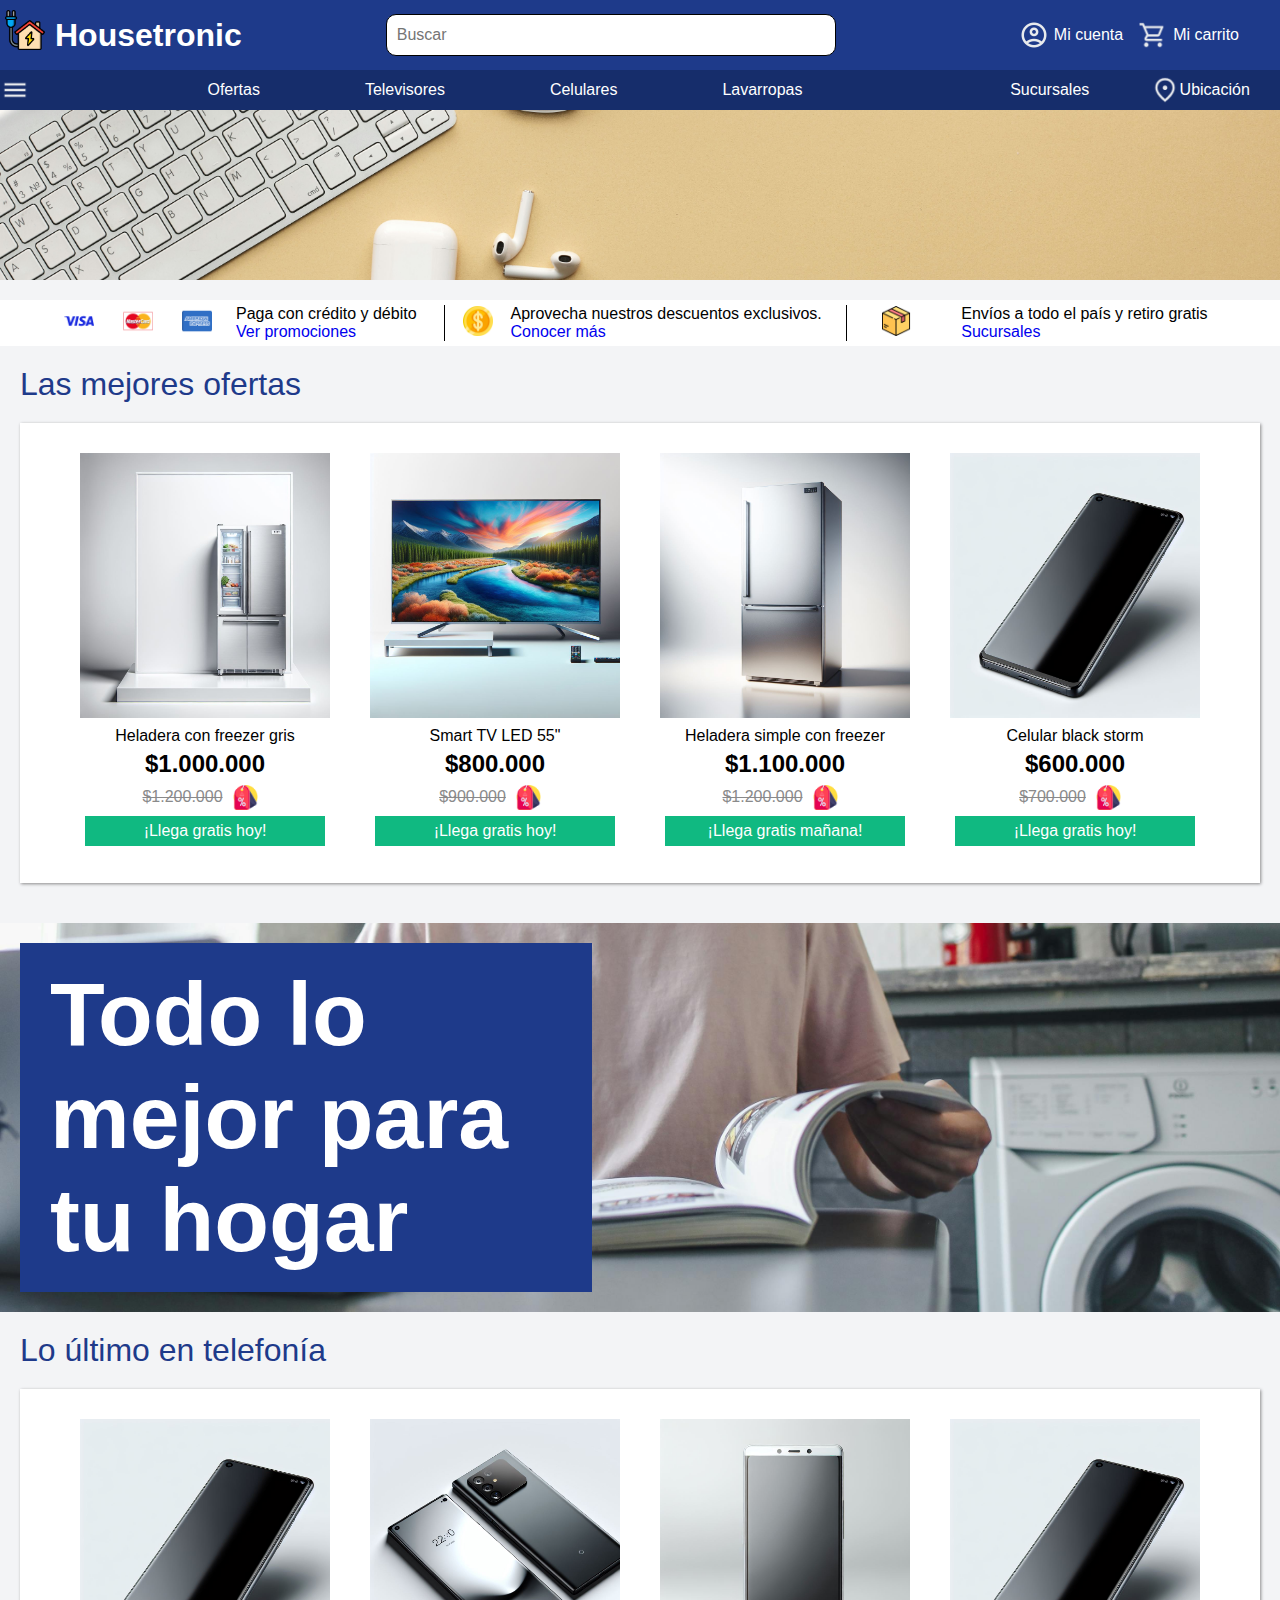
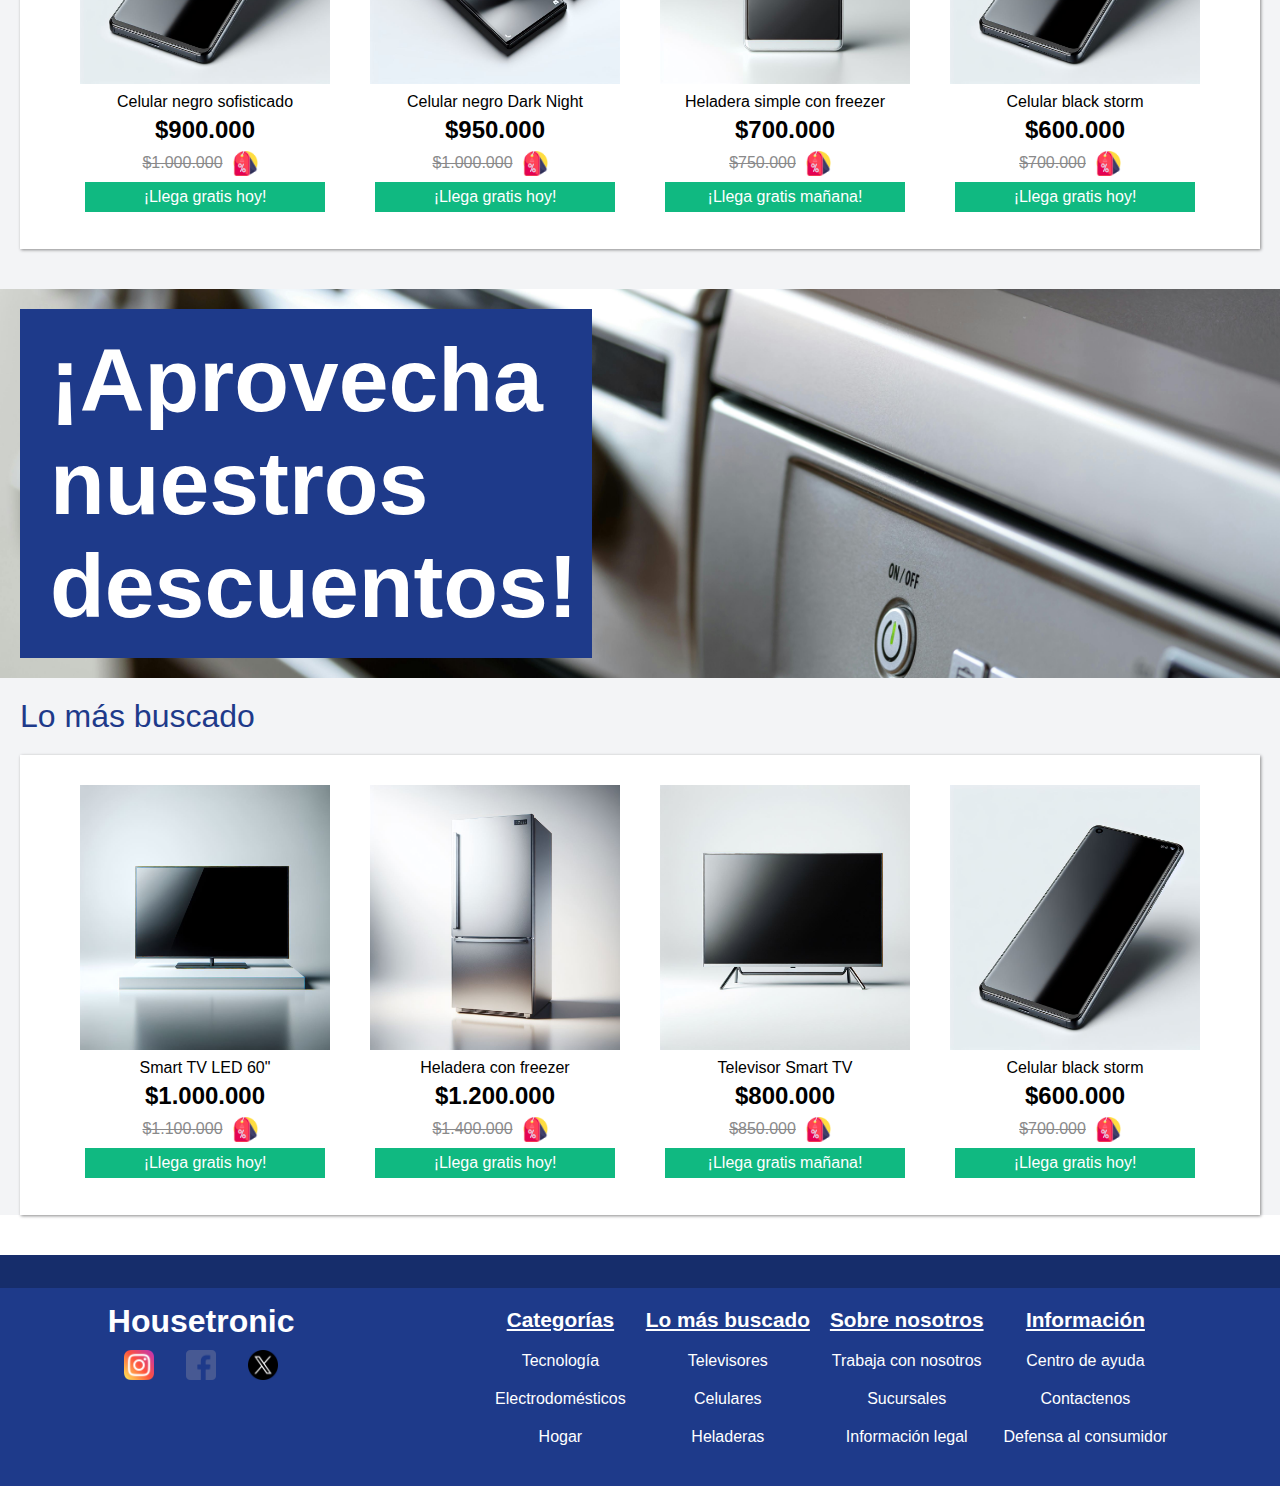
==== index.html @ ff7336cf "Repositorio listo" ====
<!DOCTYPE html>
<html lang="es">
<head>
    <meta charset="UTF-8">
    <meta name="description" content="pagina web del e-commerce 'Housetronic'">
    <meta name="keywords" content="e-commerce; electrodomesticos">
    <meta name="viewport" content="width=device-width, initial-scale=1.0">
    <link rel="icon" href="media/home.png" type="img/png" sizes="16x16">
    <link rel="stylesheet" href="styles/styles.css">
    <title>Housetronic</title>
</head>
<body>
    <header>
        <div class="header_container">
            <div class="header_container--title">
                <img src="media/housetronic-logo.png" alt="Housetronic Logo" class="logo-header">
                <h1 class="title-header">Housetronic</h1>
            </div>
            <div class="header_container--search">
                <form name="search" method="GET" action="#">
                    <p><input type="text" name="buscar" placeholder="Buscar"></p>
                </form>
            </div>
            <div class="header_container--user">
                <ul>
                    <li><a href="pages/user.html"><img src="media/profile-pic.png" alt="user-pic">Mi cuenta</a></li>
                    <li><a href="#"><img src="media/shopping-cart-icon.png" alt="logo de un carrito de compras">Mi carrito</a></li>
                </ul>
            </div>
        </div>
        <nav class="header_navbar">
            <ul class="header_navbar--menu">
                <li><img src="media/menu-icon.png" alt="logo de menú"></li>
            </ul>
            <ul class="header_navbar--items">
                <li><a href="#">Ofertas</a></li>
                <li><a href="#">Televisores</a></li>
                <li><a href="#">Celulares</a></li>
                <li><a href="#">Lavarropas</a></li>
            </ul>
            <ul class="header_navbar--misc">
                <li><a href="#">Sucursales</a></li>
                <li><img src="media/location-icon.png" alt="logo de ubicación"><a href="#">Ubicación</a></li>
            </ul>
        </nav>
    </header>
    <main>
        <article>
            <div class="divisor-banner">
            </div>
            <div class="first-banner">
                <ul>
                    <li><img src="media/visa.png" alt="logo de Visa"></li>
                    <li><img src="media/card.png" alt="logo de Mastercard"></li>
                    <li><img src="media/american-express.png" alt="logo de American Express"></li>
                    <li>Paga con crédito y débito<br><a href="#">Ver promociones</a></li>
                </ul>
                <ul class="first-banner-border">
                    <li><img src="media/dollar.png" alt="Icono de dinero"></li>
                    <li>Aprovecha nuestros descuentos exclusivos.<br><a href="#">Conocer más</a></li>
                </ul>
                <ul class="first-banner-border">
                    <li><img src="media/box.png" alt="Icono de caja cerrada"></li>
                    <li>Envíos a todo el país y retiro gratis<br><a href="#">Sucursales</a></li>
                </ul>
            </div>
            <h2 class="subtitle">Las mejores ofertas</h2>
            <div class="product_container">
                <div class="product_container--card">
                    <img src="media/productos/heladeras/heladera.jpg" alt="Heladera con freezer gris">
                    <p>Heladera con freezer gris</p>
                    <p><strong>$1.000.000</strong></p>
                    <div class="product_container--inside_container">
                        <p><del>$1.200.000</del></p>
                        <img src="media/discount.png" alt="Etiqueta con porcentaje">
                    </div>
                    <div class="delivery-card">
                        <p>¡Llega gratis hoy!</p>
                    </div>
                </div>
                <div class="product_container--card">
                    <img src="media/productos/televisores/televisor.jpeg" alt="Smart TV LED 55"">
                    <p>Smart TV LED 55"</p>
                    <p><strong>$800.000</strong></p>
                    <div class="product_container--inside_container">
                        <p><del>$900.000</del></p>
                        <img src="media/discount.png" alt="Etiqueta con porcentaje">
                    </div>
                    <div class="delivery-card">
                        <p>¡Llega gratis hoy!</p>
                    </div>
                </div>
                <div class="product_container--card">
                    <img src="media/productos/heladeras/heladera-3.jpg" alt="Heladera simple con freezer metalizada">
                    <p>Heladera simple con freezer</p>
                    <p><strong>$1.100.000</strong></p>
                    <div class="product_container--inside_container">
                        <p><del>$1.200.000</del></p>
                        <img src="media/discount.png" alt="Etiqueta con porcentaje">
                    </div>
                    <div class="delivery-card">
                        <p>¡Llega gratis mañana!</p>
                    </div>
                </div>
                <div class="product_container--card">
                    <img src="media/productos/celulares/celular.jpeg" alt="Celular black storm">
                    <p>Celular black storm</p>
                    <p><strong>$600.000</strong></p>
                    <div class="product_container--inside_container">
                        <p><del>$700.000</del></p>
                        <img src="media/discount.png" alt="Etiqueta con porcentaje">
                    </div>
                    <div class="delivery-card">
                        <p>¡Llega gratis hoy!</p>
                    </div>
                </div>
            </div>
        </article>
        <aside class="divisor">
            <div>
                <p class="divisor-text">Todo lo mejor para tu hogar</p>
            </div>                   
        </aside>
        <article>
            <h2 class="subtitle">Lo último en telefonía</h2>
            <div class="product_container">
                <div class="product_container--card">
                    <img src="media/productos/celulares/celular.jpeg" alt="Telefono celular">
                    <p>Celular negro sofisticado</p>
                    <p><strong>$900.000</strong></p>
                    <div class="product_container--inside_container">
                        <p><del>$1.000.000</del></p>
                        <img src="media/discount.png" alt="Etiqueta con porcentaje">
                    </div>
                    <div class="delivery-card">
                        <p>¡Llega gratis hoy!</p>
                    </div>
                </div>
                <div class="product_container--card">
                    <img src="media/productos/celulares/celular-2.jpeg" alt="Telefono celular negro">
                    <p>Celular negro Dark Night</p>
                    <p><strong>$950.000</strong></p>
                    <div class="product_container--inside_container">
                        <p><del>$1.000.000</del></p>
                        <img src="media/discount.png" alt="Etiqueta con porcentaje">
                    </div>
                    <div class="delivery-card">
                        <p>¡Llega gratis hoy!</p>
                    </div>
                </div>
                <div class="product_container--card">
                    <img src="media/productos/celulares/celular-3.jpeg" alt="Teléfono celular negro">
                    <p>Heladera simple con freezer</p>
                    <p><strong>$700.000</strong></p>
                    <div class="product_container--inside_container">
                        <p><del>$750.000</del></p>
                        <img src="media/discount.png" alt="Etiqueta con porcentaje">
                    </div>
                    <div class="delivery-card">
                        <p>¡Llega gratis mañana!</p>
                    </div>
                </div>
                <div class="product_container--card">
                    <img src="media/productos/celulares/celular.jpeg" alt="Celular black storm">
                    <p>Celular black storm</p>
                    <p><strong>$600.000</strong></p>
                    <div class="product_container--inside_container">
                        <p><del>$700.000</del></p>
                        <img src="media/discount.png" alt="Etiqueta con porcentaje">
                    </div>
                    <div class="delivery-card">
                        <p>¡Llega gratis hoy!</p>
                    </div>
                </div>
            </div>
        </article>
        <aside class="divisor-2">
            <div>
                <p class="divisor-text">¡Aprovecha nuestros descuentos!</p>
            </div>                   
        </aside>
        <article>
            <h2 class="subtitle">Lo más buscado</h2>
            <div class="product_container">
                <div class="product_container--card">
                    <img src="media/productos/televisores/televisor-3.jpg" alt="Televisor">
                    <p>Smart TV LED 60"</p>
                    <p><strong>$1.000.000</strong></p>
                    <div class="product_container--inside_container">
                        <p><del>$1.100.000</del></p>
                        <img src="media/discount.png" alt="Etiqueta con porcentaje">
                    </div>
                    <div class="delivery-card">
                        <p>¡Llega gratis hoy!</p>
                    </div>
                </div>
                <div class="product_container--card">
                    <img src="media/productos/heladeras/heladera-3.jpg" alt="Heladera">
                    <p>Heladera con freezer</p>
                    <p><strong>$1.200.000</strong></p>
                    <div class="product_container--inside_container">
                        <p><del>$1.400.000</del></p>
                        <img src="media/discount.png" alt="Etiqueta con porcentaje">
                    </div>
                    <div class="delivery-card">
                        <p>¡Llega gratis hoy!</p>
                    </div>
                </div>
                <div class="product_container--card">
                    <img src="media/productos/televisores/televisor-2.jpg" alt="Televisor">
                    <p>Televisor Smart TV</p>
                    <p><strong>$800.000</strong></p>
                    <div class="product_container--inside_container">
                        <p><del>$850.000</del></p>
                        <img src="media/discount.png" alt="Etiqueta con porcentaje">
                    </div>
                    <div class="delivery-card">
                        <p>¡Llega gratis mañana!</p>
                    </div>
                </div>
                <div class="product_container--card">
                    <img src="media/productos/celulares/celular.jpeg" alt="Celular black storm">
                    <p>Celular black storm</p>
                    <p><strong>$600.000</strong></p>
                    <div class="product_container--inside_container">
                        <p><del>$700.000</del></p>
                        <img src="media/discount.png" alt="Etiqueta con porcentaje">
                    </div>
                    <div class="delivery-card">
                        <p>¡Llega gratis hoy!</p>
                    </div>
                </div>
            </div>
        </article>
    </main>
    <div class="footer-upper-container">
        <!--Separador de color-->
    </div>
    <footer>
        <div class="footer-main-container">
            <div class="footer-container">
                <h2>Housetronic</h2>
            </div>
            <ul>
                <li><img src="media/instagram.png" alt="Logo Instagram"></li>
                <li><img src="media/facebook.png" alt="Logo facebook"></li>
                <li><img src="media/twitter.png" alt="Logo X"></li>
            </ul>
        </div>
        <div class="footer-container--items">
            <ul>
                <li><p>Categorías</p></li>
                <li><a href="#">Tecnología</a></li>
                <li><a href="#">Electrodomésticos</a></li>
                <li><a href="#">Hogar</a></li>
            </ul>
            <ul>
                <li><p>Lo más buscado</p></li>
                <li><a href="#">Televisores</a></li>
                <li><a href="#">Celulares</a></li>
                <li><a href="#">Heladeras</a></li>
            </ul>
            <ul>
                <li><p>Sobre nosotros</p></li>
                <li><a href="#">Trabaja con nosotros</a></li>
                <li><a href="#">Sucursales</a></li>
                <li><a href="#">Información legal</a></li>
            </ul>
            <ul>
                <li><p>Información</p></li>
                <li><a href="#">Centro de ayuda</a></li>
                <li><a href="pages/contact-form.html">Contactenos</a></li>
                <li><a href="#">Defensa al consumidor</a></li>
            </ul>
        </div>
    </footer>
</body>
</html>
---- styles/styles.css ----
/*PALETA DE COLORES:
    Azul Marino (#1E3A8A): Transmite confianza y profesionalismo.
    Gris Claro (#F3F4F6): Ideal para fondos, ya que es neutro y no distrae.
    Blanco (#FFFFFF): Para mantener un diseño limpio y moderno.
    Naranja (#F97316): Perfecto para botones de llamada a la acción, ya que es vibrante y llama la atención.
    Verde (#10B981): Para destacar ofertas especiales o productos ecológicos.
*/

* {
    margin: 0px;
    padding: 0px;
    text-decoration: none;
    list-style: none;
    font-family: Arial, Helvetica, sans-serif;
}

/* HEADER*/

.header_container{
    display: flex;
    align-items: center;
    justify-content: space-between;
    height: 70px;
    background-color: #1E3A8A;
    color: #FFFFFF;
}

.header_container a{
    color: white;
}

.header_container--title{
    display: flex;
    justify-content: left;
    align-items: center;
    width: auto;
    height: 50px;
}

.logo-header{
    position: relative;
    width: 40px;
    height: 40px;
    margin: 0px 5px;
    bottom: 5px;
    color: #FFFFFF;
}

.title-header{
    width: auto;
    font-family: Verdana, Geneva, Tahoma, sans-serif;
    font-size: 2em;
    margin: 0px 5px;
}

.header_container--search{
    display: flex;
    justify-content: center;
    align-items: center;
    width: 35%;
    height: 50px;
}

form[name="search"]{
    width: 100%;
}

.header_container--search input{
    width: 100%;
    height: 40px;
    border: 1px solid black;
    border-radius: 10px;
    text-indent: 10px;
    font-size: 1em;
}

.header_container--user{
    display: flex;
    justify-content: space-around;
    align-items: center;
    width: 24%;
    height: auto;
}

.header_container--user ul{
    display: flex;
    justify-content: space-around;
    align-items: center;
    height: auto;
}

.header_container--user ul a{
    display: flex;
    justify-content: space-around;
    align-items: center;
    margin: 0px 5px;
    font-size: 1em;
}

.header_container--user ul img{
    width: 30px;
    height: 42%;
    margin: 5px;
}

.header_navbar{
    display: flex;
    justify-content: space-between;
    align-items: center;
    height: 40px;
    background-color: #162d6b;
    color: #FFFFFF;
}

.header_navbar ul img{
    width: 30px;
    height: 30px;
}

.header_navbar--menu{
    display: flex;
    justify-content: left;
    align-items: center;
}

.header_navbar--menu li{
    display: flex;
    align-items: center;
}

.header_navbar--items{
    display: flex;
    justify-content: space-around;
    align-items: center;
    width: 700px;
    height: 30px;
}

.header_navbar--items a{
    color: #FFFFFF;
}

.header_navbar--misc{
    display: flex;
    justify-content: space-around;
    align-items: center;
    width: 300px;
}

.header_navbar--misc li{
    display: flex;
    align-items: center;
}

.header_navbar--misc a{
    color: #FFFFFF;
}

/*MAIN*/

main{
    background-color: #F3F4F6;
}

.divisor-banner{
    display: flex;
    align-items: center;
    width: 100vw;
    height: 170px;
    background-image: url("../media/banner-publicitario.jpg");
    background-size: cover;
    background-position: center;
}

.first-banner{
    display: flex;
    justify-content: center;
    align-items: center;
    height: auto;
    padding: 5px;
    margin: 20px 0px;
    background-color: #FFFFFF;
}

.first-banner ul{
    display: flex;
    justify-content: space-around;
    align-items: center;
    margin: 0px 5px;
    padding: 0px 5px;
    width: 30%;
    height: auto;
}

.first-banner-border{
    border-left: 1px solid black;
}

.first-banner img{
    width: 30px;
    height: 30px;
    margin-left: 5px;
}

.subtitle{
    margin: 20px;
    font-size: 2em;
    font-weight: 100;
    color: #1E3A8A;
}

.product_container{
    display: flex;
    flex-wrap: wrap;
    justify-content: center;
    align-items: center;
    height: auto;
    margin: 20px 20px 40px 20px;
    background-color: #FFFFFF;
    box-shadow: 1px 1px 3px #8a8a8b;
}

.product_container--card{
    width: 250px;
    height: 400px;
    margin: 30px 20px;
    text-align: center;
    overflow: hidden;
}

.product_container--card img{
    width: 265px;
    height: auto;
}

.product_container--card p{
    margin: 5px 0px;
}

.product_container--card strong{
    font-size: 1.5em;
}

.product_container--card del{
    text-decoration: line-through;
    color: #8a8a8b;
}

.product_container--inside_container {
    display: flex;
    justify-content: center;
    align-items: center;
}

.product_container--inside_container img{
    width: 25px;
    height: 25px;
    margin: 0px 10px;
}

.delivery-card{
    display: flex;
    justify-content: center;
    align-items: center;
    height: 30px;
    margin: 5px;
    text-align: center;
    color: #FFFFFF;
    background-color: #10B981;
}

.divisor{
    display: flex;
    align-items: center;
    height: auto;
    padding: 20px 10px;
    background-image: url("../media/persona-auriculares.jpg");
    background-size: cover;
    background-position: bottom;
}

.divisor-2{
    display: flex;
    align-items: center;
    height: auto;
    padding: 20px 10px;
    background-image: url("../media/divisor-background.jpg");
    background-size: cover;
}

.divisor-text{
    font-size: 7vw;
    width: 40vw;
    height: auto;
    padding: 20px 30px 20px 30px;
    margin: 0px 10px;
    font-weight: bold;
    color: #FFFFFF;
    background-color: #1E3A8A;
}

/*FOOTER*/

.footer-upper-container{
    height: 33px;
    background-color: #162d6b;
}

footer{
    display: flex;
    flex-wrap: wrap;
    justify-content: space-around;
    align-items: start;
    height: auto;
    padding: 10px 10px 30px 10px;
    background-color: #1E3A8A;
    color: #FFFFFF;
}

.footer-main-container{
    display: flex;
    flex-direction: column;
}

.footer-container{
    display: flex;
    justify-content: center;
    align-items: center;
    padding: 5px;
}

.footer-container h2{
    font-size: 2em;
}

.footer-main-container img{
    width: 30px;
    height: 30px;

}

.footer-main-container ul{
    display: flex;
    justify-content: space-around;
    align-items: center;
    padding: 5px;
}

.footer-container--items{
    display: flex;
    justify-content: center;
    align-items: start;
}

.footer-container--items ul{
    display: flex;
    flex-direction: column;
    text-align: center;
}

.footer-container--items li{
    padding: 10px;
}

.footer-container--items p{
    font-size: 1.3em;
    font-weight: bold;
    text-decoration: underline;
}

.footer-container--items a{
    color: white;
}

/*PAGINA DE CONTACTO*/

fieldset{
    border: none;
}

form[name="contact"]{
    display: flex;
    flex-direction: column;
    align-items: flex-start;
    padding: 10px;
    margin: 20px;
    background-color: #FFFFFF;
    box-shadow: 1px 1px 3px #8a8a8b;
}

form[name="contact"] label{
    margin: 0px 10px;
}

form[name="contact"] input{
    display: flex;
    justify-content: center;
    width: 350px;
    height: 30px;
    padding: 5px;
    margin: 10px 0px;
}

form[name="contact"] select, input[name="tel-number"]{
    display: flex;
    justify-content: center;
    width: 350px;
    height: 30px;
    padding: 5px;
    margin: 10px 0px;
}

form[name="contact"] textarea{
    display: flex;
    justify-content: center;
    width: 350px;
    padding: 5px;
    margin: 10px 0px;
}

form[name="contact"] input[type="submit"]{
    width: 350px;
    height: 40px;
    margin: 10px;
    padding: 5px;
    color: #FFFFFF;
    background-color: #1E3A8A;
    border: none;
}

form[name="contact"] input[type="reset"]{
    width: 350px;
    height: 40px;
    margin: 10px;
    padding: 5px;
    color: #FFFFFF;
    background-color: #1E3A8A;
    border: none;
}

.form-buttons{
    display: flex;
    flex-direction: column;
    align-items: flex-start;
    width: 360px;
}

/*USER*/

.grid-article{
    display: flex;
    justify-content: center;
    align-items: center;
}

.grid-container{
    display: grid;
    grid-template-columns: 50% 50%;
    grid-template-rows: 200px 200px;
    gap: 10px;
    width: 60%;
    padding: 10px;
    margin: 20px 0px;
}

.grid-item{
    display: flex;
    justify-content: center;
    align-items: center;
    margin: 5px;
    padding: 5px;
    border-radius: 5px;
    background-color: #FFFFFF;
}

.grid-item:hover{
    border: 1px solid #1E3A8A;
}

.grid-item img{
    width: 20%;
    height: auto;
    margin: 0px 5px;
}

.grid-item div{
    display: flex;
    flex-direction: column;
    align-items: flex-start;
    width: 50%;
    padding: 5px;
}

/*MEDIA QUERYS*/

@media (max-width: 426px){
    .header_container{
        flex-wrap: wrap;
        justify-content: center;
    }
    .logo-header{
        width: 20px;
        height: 20px;
        bottom: 3px;
        margin: 0px;
    }
    .header_container--title{
        order: 1;
        width: auto;
        height: auto;
    }
    .title-header{
        font-size: 1em;
    }
    .header_container--search{
        width: 75%;
        height: auto;
        order: 3;
    }
    .header_container--search input{
        height: 20px;
    }
    .header_container--user{
        order:2;
        width: auto;
        font-size: 0.5em;
    }
    .header_container--user ul img{
        width: 20px;
        height: 20px;
        margin: 0px 5px;
    }
    .header_navbar{
        height: auto;
    }
    .header_navbar--items{
        display: none;
    }
    .header_navbar--misc{
        display: none;
    }
    .subtitle{
        font-size: 1.5em;
    }
    .divisor-banner{
        height: 100px;
    }
    .first-banner{
        flex-wrap: wrap;
        margin: 5px 0px;
        background-color: #F3F4F6;
    }
    .first-banner ul{
        width: 95%;
        margin: 2px 0px;
        font-size: 0.5em;
        background-color: #FFFFFF;
        border: none
        
    }
    footer{
        align-items: center;
    }
    .footer-main-container{
        flex-direction: column;
    }
    .footer-container--items{
        flex-direction: column;
        align-items: center;
    }
    form[name="contact"]{
        width: 85%;
    }
    form[name="contact"] input{
        width: 80%;
    }
    form[name="contact"] select, input[name="tel-number"]{
        width: 200px;
    }
    
    form[name="contact"] textarea{
        width: 200px;
    }
    
    form[name="contact"] input[type="submit"]{
        width: 200px;
    }
    
    form[name="contact"] input[type="reset"]{
        width: 200px;
    }
    
    .form-buttons{
        width: 200px;
    }
    .grid-container{
        grid-template-columns: 200px;
        grid-template-rows: 300px 300px 300px 300px;
    }
}
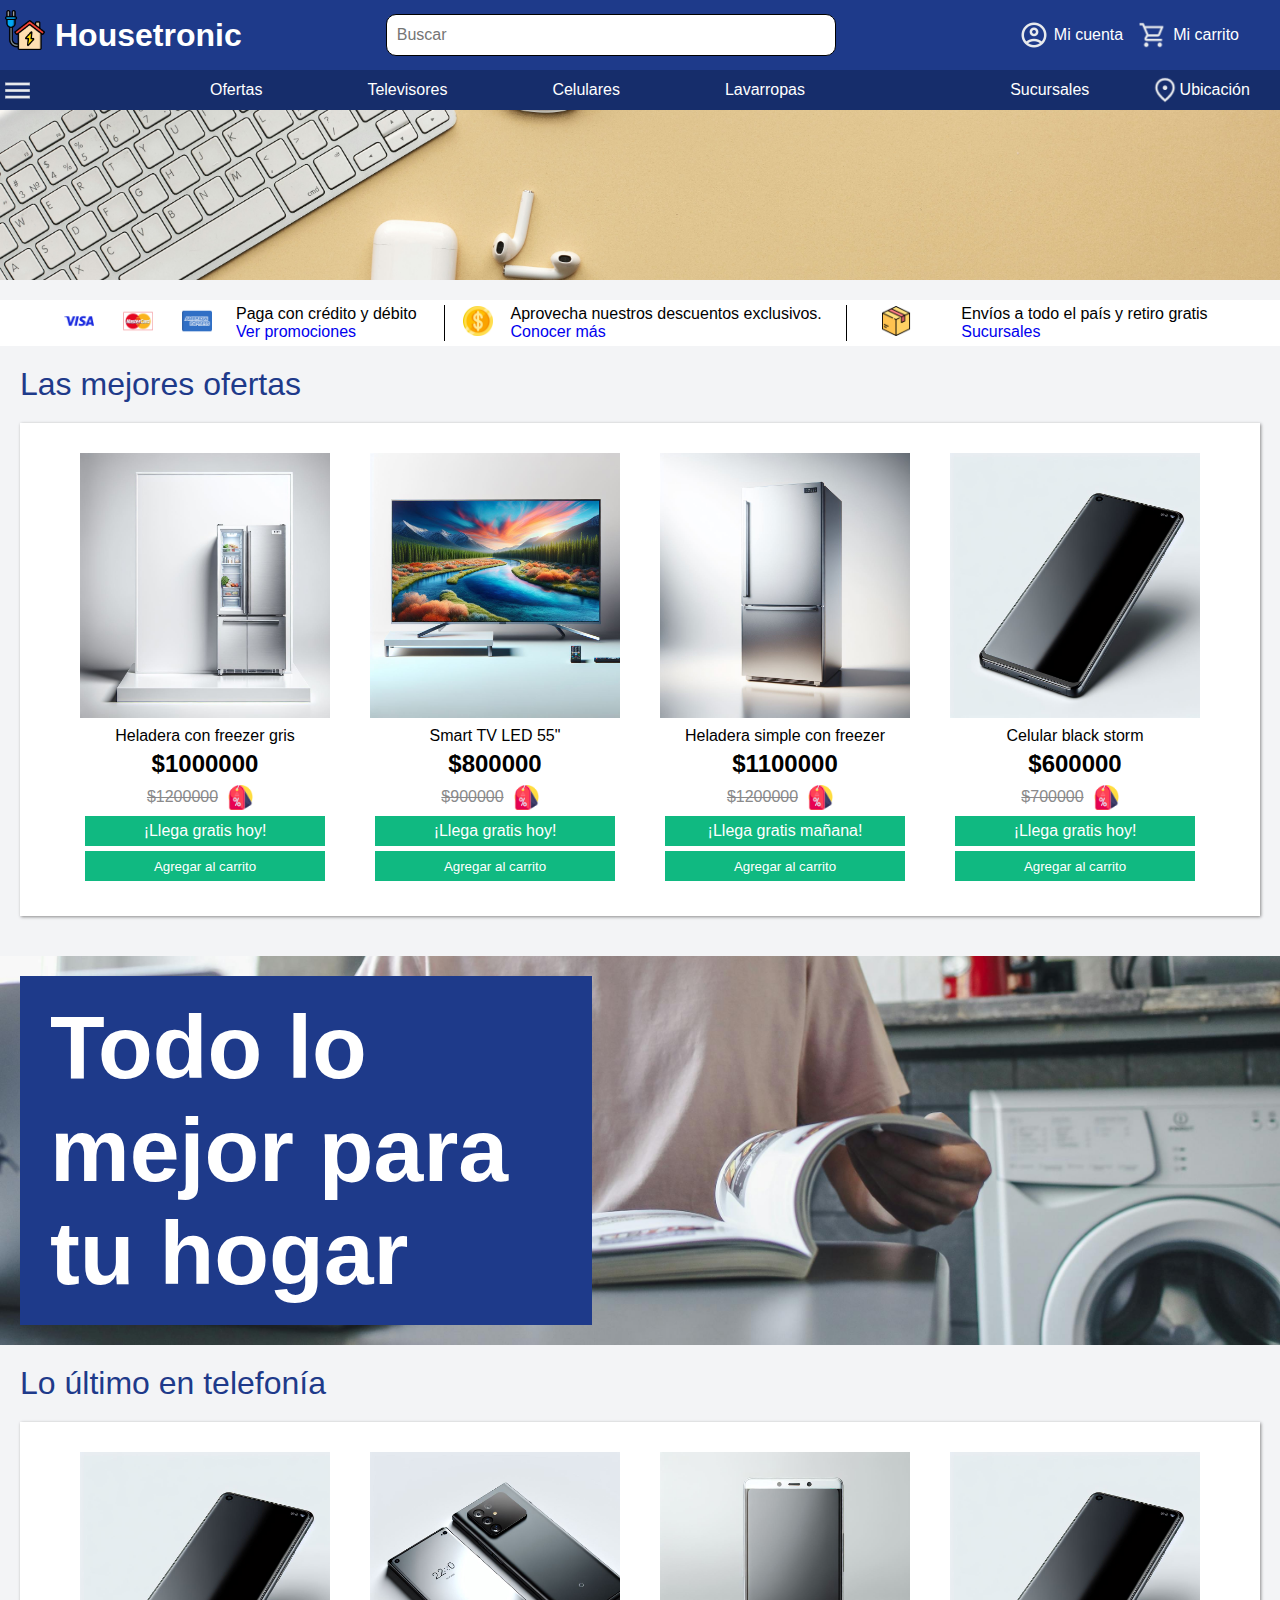
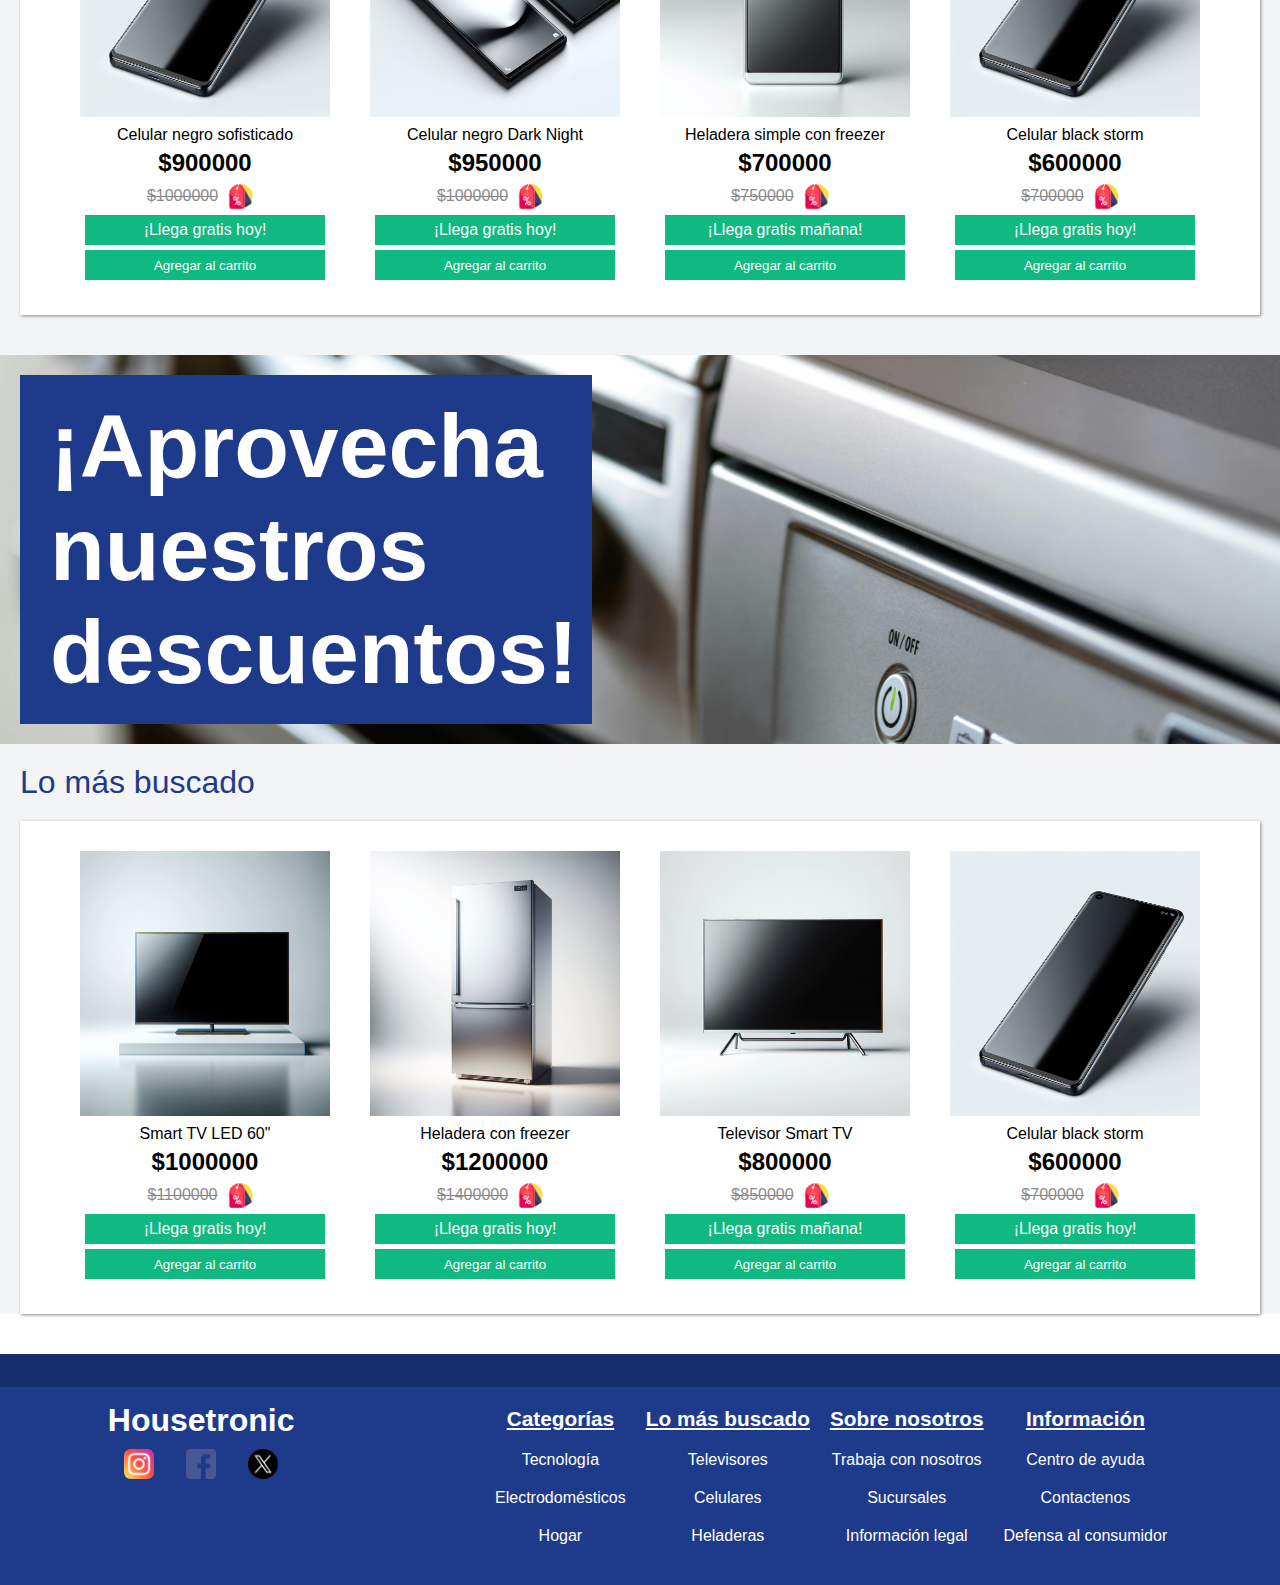
==== commit c1b30a78: "Se agregan los archivos de Js" ====
--- a/index.html
+++ b/index.html
@@ -11,227 +11,277 @@
 </head>
 <body>
     <header>
-        <div class="header_container">
-            <div class="header_container--title">
+        <div class="header-container">
+            <div class="header-container-title">
                 <img src="media/housetronic-logo.png" alt="Housetronic Logo" class="logo-header">
                 <h1 class="title-header">Housetronic</h1>
             </div>
-            <div class="header_container--search">
+            <div class="header-container-search">
                 <form name="search" method="GET" action="#">
                     <p><input type="text" name="buscar" placeholder="Buscar"></p>
                 </form>
             </div>
-            <div class="header_container--user">
+            <div class="header-container-user">
                 <ul>
                     <li><a href="pages/user.html"><img src="media/profile-pic.png" alt="user-pic">Mi cuenta</a></li>
-                    <li><a href="#"><img src="media/shopping-cart-icon.png" alt="logo de un carrito de compras">Mi carrito</a></li>
+                    <li id="carrito"><a href="pages/total-buy.html"><img src="media/shopping-cart-icon.png" alt="logo de un carrito de compras">Mi carrito</a></li>
                 </ul>
             </div>
         </div>
-        <nav class="header_navbar">
-            <ul class="header_navbar--menu">
-                <li><img src="media/menu-icon.png" alt="logo de menú"></li>
-            </ul>
-            <ul class="header_navbar--items">
+        <nav class="header-navbar">
+            <div class="header-navbar-menu" id="menu">
+                <img src="media/menu-icon.png" alt="logo de menú">
+                <div class="hidden-menu" id="hidden-menu">
+                    <ul>
+                        <li><a href="#">Ofertas</a></li>
+                        <li><a href="#">Televisores</a></li>
+                        <li><a href="#">Celulares</a></li>
+                        <li><a href="#">Lavarropas</a></li>
+                    </ul>
+                </div>
+            </div>
+            <ul class="header-navbar-items">
                 <li><a href="#">Ofertas</a></li>
                 <li><a href="#">Televisores</a></li>
                 <li><a href="#">Celulares</a></li>
                 <li><a href="#">Lavarropas</a></li>
             </ul>
-            <ul class="header_navbar--misc">
+            <ul class="header-navbar-misc">
                 <li><a href="#">Sucursales</a></li>
                 <li><img src="media/location-icon.png" alt="logo de ubicación"><a href="#">Ubicación</a></li>
             </ul>
         </nav>
     </header>
     <main>
-        <article>
-            <div class="divisor-banner">
-            </div>
-            <div class="first-banner">
-                <ul>
-                    <li><img src="media/visa.png" alt="logo de Visa"></li>
-                    <li><img src="media/card.png" alt="logo de Mastercard"></li>
-                    <li><img src="media/american-express.png" alt="logo de American Express"></li>
-                    <li>Paga con crédito y débito<br><a href="#">Ver promociones</a></li>
-                </ul>
-                <ul class="first-banner-border">
-                    <li><img src="media/dollar.png" alt="Icono de dinero"></li>
-                    <li>Aprovecha nuestros descuentos exclusivos.<br><a href="#">Conocer más</a></li>
-                </ul>
-                <ul class="first-banner-border">
-                    <li><img src="media/box.png" alt="Icono de caja cerrada"></li>
-                    <li>Envíos a todo el país y retiro gratis<br><a href="#">Sucursales</a></li>
-                </ul>
-            </div>
-            <h2 class="subtitle">Las mejores ofertas</h2>
-            <div class="product_container">
-                <div class="product_container--card">
-                    <img src="media/productos/heladeras/heladera.jpg" alt="Heladera con freezer gris">
-                    <p>Heladera con freezer gris</p>
-                    <p><strong>$1.000.000</strong></p>
-                    <div class="product_container--inside_container">
-                        <p><del>$1.200.000</del></p>
-                        <img src="media/discount.png" alt="Etiqueta con porcentaje">
-                    </div>
-                    <div class="delivery-card">
-                        <p>¡Llega gratis hoy!</p>
-                    </div>
-                </div>
-                <div class="product_container--card">
-                    <img src="media/productos/televisores/televisor.jpeg" alt="Smart TV LED 55"">
-                    <p>Smart TV LED 55"</p>
-                    <p><strong>$800.000</strong></p>
-                    <div class="product_container--inside_container">
-                        <p><del>$900.000</del></p>
-                        <img src="media/discount.png" alt="Etiqueta con porcentaje">
-                    </div>
-                    <div class="delivery-card">
-                        <p>¡Llega gratis hoy!</p>
-                    </div>
-                </div>
-                <div class="product_container--card">
-                    <img src="media/productos/heladeras/heladera-3.jpg" alt="Heladera simple con freezer metalizada">
-                    <p>Heladera simple con freezer</p>
-                    <p><strong>$1.100.000</strong></p>
-                    <div class="product_container--inside_container">
-                        <p><del>$1.200.000</del></p>
-                        <img src="media/discount.png" alt="Etiqueta con porcentaje">
-                    </div>
-                    <div class="delivery-card">
-                        <p>¡Llega gratis mañana!</p>
-                    </div>
-                </div>
-                <div class="product_container--card">
-                    <img src="media/productos/celulares/celular.jpeg" alt="Celular black storm">
-                    <p>Celular black storm</p>
-                    <p><strong>$600.000</strong></p>
-                    <div class="product_container--inside_container">
-                        <p><del>$700.000</del></p>
-                        <img src="media/discount.png" alt="Etiqueta con porcentaje">
-                    </div>
-                    <div class="delivery-card">
-                        <p>¡Llega gratis hoy!</p>
-                    </div>
-                </div>
-            </div>
-        </article>
-        <aside class="divisor">
-            <div>
-                <p class="divisor-text">Todo lo mejor para tu hogar</p>
-            </div>                   
-        </aside>
-        <article>
-            <h2 class="subtitle">Lo último en telefonía</h2>
-            <div class="product_container">
-                <div class="product_container--card">
-                    <img src="media/productos/celulares/celular.jpeg" alt="Telefono celular">
-                    <p>Celular negro sofisticado</p>
-                    <p><strong>$900.000</strong></p>
-                    <div class="product_container--inside_container">
-                        <p><del>$1.000.000</del></p>
-                        <img src="media/discount.png" alt="Etiqueta con porcentaje">
-                    </div>
-                    <div class="delivery-card">
-                        <p>¡Llega gratis hoy!</p>
-                    </div>
-                </div>
-                <div class="product_container--card">
-                    <img src="media/productos/celulares/celular-2.jpeg" alt="Telefono celular negro">
-                    <p>Celular negro Dark Night</p>
-                    <p><strong>$950.000</strong></p>
-                    <div class="product_container--inside_container">
-                        <p><del>$1.000.000</del></p>
-                        <img src="media/discount.png" alt="Etiqueta con porcentaje">
-                    </div>
-                    <div class="delivery-card">
-                        <p>¡Llega gratis hoy!</p>
-                    </div>
-                </div>
-                <div class="product_container--card">
-                    <img src="media/productos/celulares/celular-3.jpeg" alt="Teléfono celular negro">
-                    <p>Heladera simple con freezer</p>
-                    <p><strong>$700.000</strong></p>
-                    <div class="product_container--inside_container">
-                        <p><del>$750.000</del></p>
-                        <img src="media/discount.png" alt="Etiqueta con porcentaje">
-                    </div>
-                    <div class="delivery-card">
-                        <p>¡Llega gratis mañana!</p>
-                    </div>
-                </div>
-                <div class="product_container--card">
-                    <img src="media/productos/celulares/celular.jpeg" alt="Celular black storm">
-                    <p>Celular black storm</p>
-                    <p><strong>$600.000</strong></p>
-                    <div class="product_container--inside_container">
-                        <p><del>$700.000</del></p>
-                        <img src="media/discount.png" alt="Etiqueta con porcentaje">
-                    </div>
-                    <div class="delivery-card">
-                        <p>¡Llega gratis hoy!</p>
-                    </div>
-                </div>
-            </div>
-        </article>
-        <aside class="divisor-2">
-            <div>
-                <p class="divisor-text">¡Aprovecha nuestros descuentos!</p>
-            </div>                   
-        </aside>
-        <article>
-            <h2 class="subtitle">Lo más buscado</h2>
-            <div class="product_container">
-                <div class="product_container--card">
-                    <img src="media/productos/televisores/televisor-3.jpg" alt="Televisor">
-                    <p>Smart TV LED 60"</p>
-                    <p><strong>$1.000.000</strong></p>
-                    <div class="product_container--inside_container">
-                        <p><del>$1.100.000</del></p>
-                        <img src="media/discount.png" alt="Etiqueta con porcentaje">
-                    </div>
-                    <div class="delivery-card">
-                        <p>¡Llega gratis hoy!</p>
-                    </div>
-                </div>
-                <div class="product_container--card">
-                    <img src="media/productos/heladeras/heladera-3.jpg" alt="Heladera">
-                    <p>Heladera con freezer</p>
-                    <p><strong>$1.200.000</strong></p>
-                    <div class="product_container--inside_container">
-                        <p><del>$1.400.000</del></p>
-                        <img src="media/discount.png" alt="Etiqueta con porcentaje">
-                    </div>
-                    <div class="delivery-card">
-                        <p>¡Llega gratis hoy!</p>
-                    </div>
-                </div>
-                <div class="product_container--card">
-                    <img src="media/productos/televisores/televisor-2.jpg" alt="Televisor">
-                    <p>Televisor Smart TV</p>
-                    <p><strong>$800.000</strong></p>
-                    <div class="product_container--inside_container">
-                        <p><del>$850.000</del></p>
-                        <img src="media/discount.png" alt="Etiqueta con porcentaje">
-                    </div>
-                    <div class="delivery-card">
-                        <p>¡Llega gratis mañana!</p>
-                    </div>
-                </div>
-                <div class="product_container--card">
-                    <img src="media/productos/celulares/celular.jpeg" alt="Celular black storm">
-                    <p>Celular black storm</p>
-                    <p><strong>$600.000</strong></p>
-                    <div class="product_container--inside_container">
-                        <p><del>$700.000</del></p>
-                        <img src="media/discount.png" alt="Etiqueta con porcentaje">
-                    </div>
-                    <div class="delivery-card">
-                        <p>¡Llega gratis hoy!</p>
-                    </div>
-                </div>
-            </div>
-        </article>
+        <section>
+            <article>
+                <div class="divisor-banner">
+                </div>
+                <div class="first-banner">
+                    <ul>
+                        <li><img src="media/visa.png" alt="logo de Visa"></li>
+                        <li><img src="media/card.png" alt="logo de Mastercard"></li>
+                        <li><img src="media/american-express.png" alt="logo de American Express"></li>
+                        <li>Paga con crédito y débito<br><a href="#">Ver promociones</a></li>
+                    </ul>
+                    <ul class="first-banner-border">
+                        <li><img src="media/dollar.png" alt="Icono de dinero"></li>
+                        <li>Aprovecha nuestros descuentos exclusivos.<br><a href="#">Conocer más</a></li>
+                    </ul>
+                    <ul class="first-banner-border">
+                        <li><img src="media/box.png" alt="Icono de caja cerrada"></li>
+                        <li>Envíos a todo el país y retiro gratis<br><a href="#">Sucursales</a></li>
+                    </ul>
+                </div>
+                <h2 class="subtitle">Las mejores ofertas</h2>
+                <div class="product-container">
+                    <div class="product-container-card">
+                        <img src="media/productos/heladeras/heladera.jpg" alt="Heladera con freezer gris">
+                        <p name="nombreProducto">Heladera con freezer gris</p>
+                        <p name="precioProducto"><strong>$1000000</strong></p>
+                        <div class="product-container-inside-container">
+                            <p><del>$1200000</del></p>
+                            <img src="media/discount.png" alt="Etiqueta con porcentaje">
+                        </div>
+                        <div class="delivery-card">
+                            <p>¡Llega gratis hoy!</p>
+                        </div>
+                        <div class="delivery-card">
+                            <button name="agregarCarrito">Agregar al carrito</button>
+                        </div>
+                    </div>
+                    <div class="product-container-card">
+                        <img src="media/productos/televisores/televisor.jpeg" alt="Smart TV LED 55"">
+                        <p name="nombreProducto">Smart TV LED 55"</p>
+                        <p name="precioProducto"><strong>$800000</strong></p>
+                        <div class="product-container-inside-container">
+                            <p><del>$900000</del></p>
+                            <img src="media/discount.png" alt="Etiqueta con porcentaje">
+                        </div>
+                        <div class="delivery-card">
+                            <p>¡Llega gratis hoy!</p>
+                        </div>
+                        <div class="delivery-card">
+                            <button name="agregarCarrito">Agregar al carrito</button>
+                        </div>
+                    </div>
+                    <div class="product-container-card">
+                        <img src="media/productos/heladeras/heladera-3.jpg" alt="Heladera simple con freezer metalizada">
+                        <p name="nombreProducto">Heladera simple con freezer</p>
+                        <p name="precioProducto"><strong>$1100000</strong></p>
+                        <div class="product-container-inside-container">
+                            <p><del>$1200000</del></p>
+                            <img src="media/discount.png" alt="Etiqueta con porcentaje">
+                        </div>
+                        <div class="delivery-card">
+                            <p>¡Llega gratis mañana!</p>
+                        </div>
+                        <div class="delivery-card">
+                            <button name="agregarCarrito">Agregar al carrito</button>
+                        </div>
+                    </div>
+                    <div class="product-container-card">
+                        <img src="media/productos/celulares/celular.jpeg" alt="Celular black storm">
+                        <p name="nombreProducto">Celular black storm</p>
+                        <p name="precioProducto"><strong>$600000</strong></p>
+                        <div class="product-container-inside-container">
+                            <p><del>$700000</del></p>
+                            <img src="media/discount.png" alt="Etiqueta con porcentaje">
+                        </div>
+                        <div class="delivery-card">
+                            <p>¡Llega gratis hoy!</p>
+                        </div>
+                        <div class="delivery-card">
+                            <button name="agregarCarrito">Agregar al carrito</button>
+                        </div>
+                    </div>
+                </div>
+            </article>
+            <aside class="divisor">
+                <div>
+                    <p class="divisor-text">Todo lo mejor para tu hogar</p>
+                </div>                   
+            </aside>
+        </section>
+        <section>
+            <article>
+                <h2 class="subtitle">Lo último en telefonía</h2>
+                <div class="product-container">
+                    <div class="product-container-card">
+                        <img src="media/productos/celulares/celular.jpeg" alt="Telefono celular">
+                        <p name="nombreProducto">Celular negro sofisticado</p>
+                        <p name="precioProducto"><strong>$900000</strong></p>
+                        <div class="product-container-inside-container">
+                            <p><del>$1000000</del></p>
+                            <img src="media/discount.png" alt="Etiqueta con porcentaje">
+                        </div>
+                        <div class="delivery-card">
+                            <p>¡Llega gratis hoy!</p>
+                        </div>
+                        <div class="delivery-card">
+                            <button name="agregarCarrito">Agregar al carrito</button>
+                        </div>
+                    </div>
+                    <div class="product-container-card">
+                        <img src="media/productos/celulares/celular-2.jpeg" alt="Telefono celular negro">
+                        <p name="nombreProducto">Celular negro Dark Night</p>
+                        <p name="precioProducto"><strong>$950000</strong></p>
+                        <div class="product-container-inside-container">
+                            <p><del>$1000000</del></p>
+                            <img src="media/discount.png" alt="Etiqueta con porcentaje">
+                        </div>
+                        <div class="delivery-card">
+                            <p>¡Llega gratis hoy!</p>
+                        </div>
+                        <div class="delivery-card">
+                            <button name="agregarCarrito">Agregar al carrito</button>
+                        </div>
+                    </div>
+                    <div class="product-container-card">
+                        <img src="media/productos/celulares/celular-3.jpeg" alt="Teléfono celular negro">
+                        <p name="nombreProducto">Heladera simple con freezer</p>
+                        <p name="precioProducto"><strong>$700000</strong></p>
+                        <div class="product-container-inside-container">
+                            <p><del>$750000</del></p>
+                            <img src="media/discount.png" alt="Etiqueta con porcentaje">
+                        </div>
+                        <div class="delivery-card">
+                            <p>¡Llega gratis mañana!</p>
+                        </div>
+                        <div class="delivery-card">
+                            <button name="agregarCarrito">Agregar al carrito</button>
+                        </div>
+                    </div>
+                    <div class="product-container-card">
+                        <img src="media/productos/celulares/celular.jpeg" alt="Celular black storm">
+                        <p name="nombreProducto">Celular black storm</p>
+                        <p name="precioProducto"><strong>$600000</strong></p>
+                        <div class="product-container-inside-container">
+                            <p><del>$700000</del></p>
+                            <img src="media/discount.png" alt="Etiqueta con porcentaje">
+                        </div>
+                        <div class="delivery-card">
+                            <p>¡Llega gratis hoy!</p>
+                        </div>
+                        <div class="delivery-card">
+                            <button name="agregarCarrito">Agregar al carrito</button>
+                        </div>
+                    </div>
+                </div>
+            </article>
+            <aside class="divisor-2">
+                <div>
+                    <p class="divisor-text">¡Aprovecha nuestros descuentos!</p>
+                </div>                   
+            </aside>
+        </section>
+        <section>
+            <article>
+                <h2 class="subtitle">Lo más buscado</h2>
+                <div class="product-container">
+                    <div class="product-container-card">
+                        <img src="media/productos/televisores/televisor-3.jpg" alt="Televisor">
+                        <p name="nombreProducto">Smart TV LED 60"</p>
+                        <p name="precioProducto"><strong>$1000000</strong></p>
+                        <div class="product-container-inside-container">
+                            <p><del>$1100000</del></p>
+                            <img src="media/discount.png" alt="Etiqueta con porcentaje">
+                        </div>
+                        <div class="delivery-card">
+                            <p>¡Llega gratis hoy!</p>
+                        </div>
+                        <div class="delivery-card">
+                            <button name="agregarCarrito">Agregar al carrito</button>
+                        </div>
+                    </div>
+                    <div class="product-container-card">
+                        <img src="media/productos/heladeras/heladera-3.jpg" alt="Heladera">
+                        <p name="nombreProducto">Heladera con freezer</p>
+                        <p name="precioProducto"><strong>$1200000</strong></p>
+                        <div class="product-container-inside-container">
+                            <p><del>$1400000</del></p>
+                            <img src="media/discount.png" alt="Etiqueta con porcentaje">
+                        </div>
+                        <div class="delivery-card">
+                            <p>¡Llega gratis hoy!</p>
+                        </div>
+                        <div class="delivery-card">
+                            <button name="agregarCarrito">Agregar al carrito</button>
+                        </div>
+                    </div>
+                    <div class="product-container-card">
+                        <img src="media/productos/televisores/televisor-2.jpg" alt="Televisor">
+                        <p name="nombreProducto">Televisor Smart TV</p>
+                        <p name="precioProducto"><strong>$800000</strong></p>
+                        <div class="product-container-inside-container">
+                            <p><del>$850000</del></p>
+                            <img src="media/discount.png" alt="Etiqueta con porcentaje">
+                        </div>
+                        <div class="delivery-card">
+                            <p>¡Llega gratis mañana!</p>
+                        </div>
+                        <div class="delivery-card">
+                            <button name="agregarCarrito">Agregar al carrito</button>
+                        </div>
+                    </div>
+                    <div class="product-container-card">
+                        <img src="media/productos/celulares/celular.jpeg" alt="Celular black storm">
+                        <p name="nombreProducto">Celular black storm</p>
+                        <p name="precioProducto"><strong>$600000</strong></p>
+                        <div class="product-container-inside-container">
+                            <p><del>$700000</del></p>
+                            <img src="media/discount.png" alt="Etiqueta con porcentaje">
+                        </div>
+                        <div class="delivery-card">
+                            <p>¡Llega gratis hoy!</p>
+                        </div>
+                        <div class="delivery-card">
+                            <button name="agregarCarrito">Agregar al carrito</button>
+                        </div>
+                    </div>
+                </div>
+            </article>
+        </section>
     </main>
     <div class="footer-upper-container">
         <!--Separador de color-->
@@ -247,7 +297,7 @@
                 <li><img src="media/twitter.png" alt="Logo X"></li>
             </ul>
         </div>
-        <div class="footer-container--items">
+        <div class="footer-container-items">
             <ul>
                 <li><p>Categorías</p></li>
                 <li><a href="#">Tecnología</a></li>
@@ -274,5 +324,6 @@
             </ul>
         </div>
     </footer>
+    <script src="js/scripts.js"></script>
 </body>
 </html>--- a/styles/styles.css
+++ b/styles/styles.css
@@ -1,35 +1,34 @@
-/*PALETA DE COLORES:
-    Azul Marino (#1E3A8A): Transmite confianza y profesionalismo.
-    Gris Claro (#F3F4F6): Ideal para fondos, ya que es neutro y no distrae.
-    Blanco (#FFFFFF): Para mantener un diseño limpio y moderno.
+/*  PALETA DE COLORES:
+    Azul Marino (rgba(30, 58, 138, 1)): Transmite confianza y profesionalismo.
+    Gris Claro (rgba(243, 244, 246, 1)): Ideal para fondos, ya que es neutro y no distrae.
+    Blanco (rgba(255, 255, 255, 1)): Para mantener un diseño limpio y moderno.
     Naranja (#F97316): Perfecto para botones de llamada a la acción, ya que es vibrante y llama la atención.
-    Verde (#10B981): Para destacar ofertas especiales o productos ecológicos.
-*/
-
-* {
-    margin: 0px;
-    padding: 0px;
+    Verde (rgba(16, 185, 129, 1)): Para destacar ofertas especiales o productos ecológicos. */
+
+*{
+    margin: 0;
+    padding: 0;
     text-decoration: none;
     list-style: none;
     font-family: Arial, Helvetica, sans-serif;
 }
 
-/* HEADER*/
-
-.header_container{
+/* HEADER */
+
+.header-container{
     display: flex;
     align-items: center;
     justify-content: space-between;
     height: 70px;
-    background-color: #1E3A8A;
-    color: #FFFFFF;
-}
-
-.header_container a{
-    color: white;
-}
-
-.header_container--title{
+    background-color: rgba(30, 58, 138, 100%);
+    color: rgba(255, 255, 255, 100%);
+}
+
+.header-container a{
+    color: rgba(255, 255, 255, 100%);
+}
+
+.header-container-title{
     display: flex;
     justify-content: left;
     align-items: center;
@@ -41,19 +40,19 @@
     position: relative;
     width: 40px;
     height: 40px;
-    margin: 0px 5px;
+    margin: 0 5px;
     bottom: 5px;
-    color: #FFFFFF;
+    color: rgba(255, 255, 255, 100%);
 }
 
 .title-header{
     width: auto;
     font-family: Verdana, Geneva, Tahoma, sans-serif;
     font-size: 2em;
-    margin: 0px 5px;
-}
-
-.header_container--search{
+    margin: 0 5px;
+}
+
+.header-container-search{
     display: flex;
     justify-content: center;
     align-items: center;
@@ -65,7 +64,7 @@
     width: 100%;
 }
 
-.header_container--search input{
+.header-container-search input{
     width: 100%;
     height: 40px;
     border: 1px solid black;
@@ -74,7 +73,7 @@
     font-size: 1em;
 }
 
-.header_container--user{
+.header-container-user{
     display: flex;
     justify-content: space-around;
     align-items: center;
@@ -82,53 +81,100 @@
     height: auto;
 }
 
-.header_container--user ul{
-    display: flex;
-    justify-content: space-around;
-    align-items: center;
-    height: auto;
-}
-
-.header_container--user ul a{
-    display: flex;
-    justify-content: space-around;
-    align-items: center;
-    margin: 0px 5px;
+.header-container-user ul{
+    display: flex;
+    justify-content: space-around;
+    align-items: center;
+    height: auto;
+}
+
+.header-container-user ul a{
+    display: flex;
+    justify-content: space-around;
+    align-items: center;
+    margin: 0 5px;
     font-size: 1em;
 }
 
-.header_container--user ul img{
+.header-container-user ul img{
     width: 30px;
     height: 42%;
     margin: 5px;
 }
 
-.header_navbar{
+.header-navbar{
     display: flex;
     justify-content: space-between;
     align-items: center;
     height: 40px;
-    background-color: #162d6b;
-    color: #FFFFFF;
-}
-
-.header_navbar ul img{
+    background-color: rgba(22, 45, 107, 100%);
+    color: rgba(255, 255, 255, 100%);
+}
+
+.header-navbar ul img{
     width: 30px;
     height: 30px;
 }
 
-.header_navbar--menu{
+.header-navbar-menu{
     display: flex;
     justify-content: left;
     align-items: center;
-}
-
-.header_navbar--menu li{
-    display: flex;
-    align-items: center;
-}
-
-.header_navbar--items{
+    height: 30px;
+    width: 35px;
+}
+
+.header-navbar-menu:hover{
+    cursor: pointer;
+}
+
+.header-navbar-menu img{
+    width: 35px;
+    height: 35px;
+}
+
+.header-navbar-menu li{
+    display: flex;
+    align-items: center;
+}
+
+.hidden-menu{
+    display: none;
+    position: relative;
+    z-index: 1000;
+    top: 80px;
+    right: 35px;
+    height: 120px;
+    box-shadow: 1px 1px 3px 1px rgba(30, 58, 138, 100%);
+}
+
+.hidden-menu-view{
+    display: block;
+}
+
+.hidden-menu ul{
+    display: flex;
+    flex-direction: column;
+    justify-content: space-around;
+    height: 118px;
+    width: 130px;
+    padding: 2px 0px;
+    background-color: rgba(30, 58, 138, 100%);
+}
+
+.hidden-menu ul li{
+    padding: 5px;
+}
+
+.hidden-menu ul li a{
+    color: rgba(255, 255, 255, 100%);
+}
+
+.hidden-menu ul li a:hover{
+    border-bottom: 2px solid white;
+}
+
+.header-navbar-items{
     display: flex;
     justify-content: space-around;
     align-items: center;
@@ -136,30 +182,34 @@
     height: 30px;
 }
 
-.header_navbar--items a{
-    color: #FFFFFF;
-}
-
-.header_navbar--misc{
+.header-navbar-items a{
+    color: rgba(255, 255, 255, 100%);
+}
+
+.header-navbar-items a:hover{
+    border-bottom: 2px solid white;
+}
+
+.header-navbar-misc{
     display: flex;
     justify-content: space-around;
     align-items: center;
     width: 300px;
 }
 
-.header_navbar--misc li{
-    display: flex;
-    align-items: center;
-}
-
-.header_navbar--misc a{
-    color: #FFFFFF;
-}
-
-/*MAIN*/
+.header-navbar-misc li{
+    display: flex;
+    align-items: center;
+}
+
+.header-navbar-misc a{
+    color: rgba(255, 255, 255, 100%);
+}
+
+/* MAIN */
 
 main{
-    background-color: #F3F4F6;
+    background-color: rgba(243, 244, 246, 100%);
 }
 
 .divisor-banner{
@@ -178,16 +228,16 @@
     align-items: center;
     height: auto;
     padding: 5px;
-    margin: 20px 0px;
-    background-color: #FFFFFF;
+    margin: 20px 0;
+    background-color: rgba(255, 255, 255, 100%);
 }
 
 .first-banner ul{
     display: flex;
     justify-content: space-around;
     align-items: center;
-    margin: 0px 5px;
-    padding: 0px 5px;
+    margin: 0 5px;
+    padding: 0 5px;
     width: 30%;
     height: auto;
 }
@@ -206,56 +256,55 @@
     margin: 20px;
     font-size: 2em;
     font-weight: 100;
-    color: #1E3A8A;
-}
-
-.product_container{
+    color: rgba(30, 58, 138, 100%);
+}
+
+.product-container{
     display: flex;
     flex-wrap: wrap;
     justify-content: center;
     align-items: center;
     height: auto;
-    margin: 20px 20px 40px 20px;
-    background-color: #FFFFFF;
-    box-shadow: 1px 1px 3px #8a8a8b;
-}
-
-.product_container--card{
+    margin: 20px 20px 40px;
+    background-color: rgba(255, 255, 255, 100%);
+    box-shadow: 1px 1px 3px rgba(138, 138, 139, 100%);
+}
+
+.product-container-card{
     width: 250px;
-    height: 400px;
     margin: 30px 20px;
     text-align: center;
     overflow: hidden;
 }
 
-.product_container--card img{
+.product-container-card img{
     width: 265px;
     height: auto;
 }
 
-.product_container--card p{
-    margin: 5px 0px;
-}
-
-.product_container--card strong{
+.product-container-card p{
+    margin: 5px 0;
+}
+
+.product-container-card strong{
     font-size: 1.5em;
 }
 
-.product_container--card del{
+.product-container-card del{
     text-decoration: line-through;
-    color: #8a8a8b;
-}
-
-.product_container--inside_container {
-    display: flex;
-    justify-content: center;
-    align-items: center;
-}
-
-.product_container--inside_container img{
+    color: rgba(138, 138, 139, 100%);
+}
+
+.product-container-inside-container {
+    display: flex;
+    justify-content: center;
+    align-items: center;
+}
+
+.product-container-inside-container img{
     width: 25px;
     height: 25px;
-    margin: 0px 10px;
+    margin: 0 10px;
 }
 
 .delivery-card{
@@ -265,8 +314,20 @@
     height: 30px;
     margin: 5px;
     text-align: center;
-    color: #FFFFFF;
-    background-color: #10B981;
+    color: rgba(255, 255, 255, 100%);
+    background-color: rgba(16, 185, 129, 100%);
+}
+
+.delivery-card button{
+    padding: 5px;
+    color: rgba(255, 255, 255, 100%);
+    background-color: rgba(16, 185, 129, 100%);
+    border: none;
+}
+
+.delivery-card button:hover{
+    cursor: pointer;
+    background-color: rgb(14, 163, 113);
 }
 
 .divisor{
@@ -292,18 +353,18 @@
     font-size: 7vw;
     width: 40vw;
     height: auto;
-    padding: 20px 30px 20px 30px;
-    margin: 0px 10px;
+    padding: 20px 30px;
+    margin: 0 10px;
     font-weight: bold;
-    color: #FFFFFF;
-    background-color: #1E3A8A;
-}
-
-/*FOOTER*/
+    color: rgba(255, 255, 255, 100%);
+    background-color: rgba(30, 58, 138, 100%);
+}
+
+/* FOOTER */
 
 .footer-upper-container{
     height: 33px;
-    background-color: #162d6b;
+    background-color: rgba(22, 45, 107, 100%);
 }
 
 footer{
@@ -312,9 +373,9 @@
     justify-content: space-around;
     align-items: start;
     height: auto;
-    padding: 10px 10px 30px 10px;
-    background-color: #1E3A8A;
-    color: #FFFFFF;
+    padding: 10px 10px 30px;
+    background-color: rgba(30, 58, 138, 100%);
+    color: rgba(255, 255, 255, 100%);
 }
 
 .footer-main-container{
@@ -346,33 +407,37 @@
     padding: 5px;
 }
 
-.footer-container--items{
+.footer-container-items{
     display: flex;
     justify-content: center;
     align-items: start;
 }
 
-.footer-container--items ul{
+.footer-container-items ul{
     display: flex;
     flex-direction: column;
     text-align: center;
 }
 
-.footer-container--items li{
+.footer-container-items li{
     padding: 10px;
 }
 
-.footer-container--items p{
+.footer-container-items p{
     font-size: 1.3em;
     font-weight: bold;
     text-decoration: underline;
 }
 
-.footer-container--items a{
-    color: white;
-}
-
-/*PAGINA DE CONTACTO*/
+.footer-container-items a{
+    color: rgba(255, 255, 255, 100%);
+}
+
+.footer-container-items a:hover{
+    border-bottom: 2px solid white;
+}
+
+/* PAGINA DE CONTACTO */
 
 fieldset{
     border: none;
@@ -384,12 +449,12 @@
     align-items: flex-start;
     padding: 10px;
     margin: 20px;
-    background-color: #FFFFFF;
-    box-shadow: 1px 1px 3px #8a8a8b;
+    background-color: rgba(255, 255, 255, 100%);
+    box-shadow: 1px 1px 3px rgba(138, 138, 139, 100%);
 }
 
 form[name="contact"] label{
-    margin: 0px 10px;
+    margin: 0 10px;
 }
 
 form[name="contact"] input{
@@ -398,7 +463,7 @@
     width: 350px;
     height: 30px;
     padding: 5px;
-    margin: 10px 0px;
+    margin: 10px 0;
 }
 
 form[name="contact"] select, input[name="tel-number"]{
@@ -407,7 +472,7 @@
     width: 350px;
     height: 30px;
     padding: 5px;
-    margin: 10px 0px;
+    margin: 10px 0;
 }
 
 form[name="contact"] textarea{
@@ -415,7 +480,7 @@
     justify-content: center;
     width: 350px;
     padding: 5px;
-    margin: 10px 0px;
+    margin: 10px 0;
 }
 
 form[name="contact"] input[type="submit"]{
@@ -423,8 +488,8 @@
     height: 40px;
     margin: 10px;
     padding: 5px;
-    color: #FFFFFF;
-    background-color: #1E3A8A;
+    color: rgba(255, 255, 255, 100%);
+    background-color: rgba(30, 58, 138, 100%);
     border: none;
 }
 
@@ -433,8 +498,8 @@
     height: 40px;
     margin: 10px;
     padding: 5px;
-    color: #FFFFFF;
-    background-color: #1E3A8A;
+    color: rgba(255, 255, 255, 100%);
+    background-color: rgba(30, 58, 138, 100%);
     border: none;
 }
 
@@ -445,7 +510,7 @@
     width: 360px;
 }
 
-/*USER*/
+/* USER */
 
 .grid-article{
     display: flex;
@@ -470,17 +535,17 @@
     margin: 5px;
     padding: 5px;
     border-radius: 5px;
-    background-color: #FFFFFF;
+    background-color: rgba(255, 255, 255, 100%);
 }
 
 .grid-item:hover{
-    border: 1px solid #1E3A8A;
+    border: 1px solid rgba(30, 58, 138, 100%);
 }
 
 .grid-item img{
     width: 20%;
     height: auto;
-    margin: 0px 5px;
+    margin: 0 5px;
 }
 
 .grid-item div{
@@ -491,110 +556,198 @@
     padding: 5px;
 }
 
-/*MEDIA QUERYS*/
+/* RESUMEN DE COMPRAS */
+
+.tabla-compra{
+    width: 500px;
+    height: auto;
+    margin: 10px 5px;
+    background-color: rgba(30, 58, 138, 100%);
+    color: rgba(255, 255, 255, 100%);
+}
+
+.tabla-compra td{
+    text-align: center;
+    color: black;
+    background-color: rgba(243, 244, 246, 100%);
+    border: 1px solid black;
+}
+
+.table-container{
+    display: flex;
+    flex-direction: column;
+    align-items: flex-start;
+    height: auto;
+    margin: 20px 20px 40px;
+    padding: 10px;
+    background-color: rgba(255, 255, 255, 100%);
+    box-shadow: 1px 1px 3px rgba(138, 138, 139, 100%);
+}
+
+.btns{
+    width: 100px;
+    height: 30px;
+    margin: 10px;
+    padding: 5px;
+    color: rgba(255, 255, 255, 100%);
+    background-color: rgba(30, 58, 138, 100%);
+    border: none;
+}
+
+.btns:hover{
+    cursor: pointer;
+}
+
+/* MEDIA QUERYS */
 
 @media (max-width: 426px){
-    .header_container{
+
+    .header-container{
         flex-wrap: wrap;
-        justify-content: center;
-    }
+        justify-content: space-between;
+        padding: 2px 3px 10px;
+    }
+
     .logo-header{
         width: 20px;
         height: 20px;
         bottom: 3px;
-        margin: 0px;
-    }
-    .header_container--title{
+        margin: 0;
+    }
+
+    .header-container-title{
         order: 1;
         width: auto;
-        height: auto;
-    }
+        height: 40px;
+    }
+
+    .header-container-title img{
+        height: 25px;
+        width: 25px;
+    }
+
     .title-header{
-        font-size: 1em;
-    }
-    .header_container--search{
-        width: 75%;
-        height: auto;
+        margin-right: 0;
+        font-size: 1.2em;
+    }
+
+    .header-container-search{
+        width: 100%;
+        height: 30px;
         order: 3;
     }
-    .header_container--search input{
-        height: 20px;
-    }
-    .header_container--user{
-        order:2;
+
+    .header-container-search input{
+        height: 30px;
+    }
+
+    .header-container-user{
+        order: 2;
         width: auto;
-        font-size: 0.5em;
-    }
-    .header_container--user ul img{
+        font-size: 0.8em;
+    }
+
+    .header-container-user ul img{
         width: 20px;
         height: 20px;
-        margin: 0px 5px;
-    }
-    .header_navbar{
+        margin: 0 1px;
+    }
+
+    .header-container-user ul li a{
+        margin: 0;
+    }
+
+    .header-navbar{
         height: auto;
     }
-    .header_navbar--items{
+
+    .header-navbar-items{
         display: none;
     }
-    .header_navbar--misc{
+
+    .header-navbar-misc{
         display: none;
     }
+
     .subtitle{
         font-size: 1.5em;
     }
+
     .divisor-banner{
-        height: 100px;
-    }
+        height: 130px;
+    }
+
     .first-banner{
         flex-wrap: wrap;
-        margin: 5px 0px;
-        background-color: #F3F4F6;
-    }
+        margin: 5px 0;
+        background-color: rgba(243, 244, 246, 100%);
+    }
+
     .first-banner ul{
+        justify-content: center;
         width: 95%;
-        margin: 2px 0px;
-        font-size: 0.5em;
-        background-color: #FFFFFF;
+        height: 60px;
+        margin: 2px 0;
+        font-size: 0.7em;
+        background-color: rgba(255, 255, 255, 100%);
         border: none
-        
-    }
+    }
+
+    .first-banner li{
+        margin: 0 5px;
+    }
+
     footer{
+        flex-direction: column;
+        justify-content: center;
         align-items: center;
     }
+
     .footer-main-container{
         flex-direction: column;
     }
-    .footer-container--items{
+
+    .footer-container-items{
         flex-direction: column;
         align-items: center;
     }
+
     form[name="contact"]{
         width: 85%;
     }
+
     form[name="contact"] input{
         width: 80%;
     }
+
     form[name="contact"] select, input[name="tel-number"]{
         width: 200px;
     }
-    
+
     form[name="contact"] textarea{
         width: 200px;
     }
-    
+
     form[name="contact"] input[type="submit"]{
         width: 200px;
     }
-    
+
     form[name="contact"] input[type="reset"]{
         width: 200px;
     }
-    
+
     .form-buttons{
         width: 200px;
     }
+
+    .grid-article{
+        justify-content: flex-start;
+    }
+
     .grid-container{
-        grid-template-columns: 200px;
+        width: 100%;
+        grid-template-columns: 100%;
         grid-template-rows: 300px 300px 300px 300px;
     }
+    
 }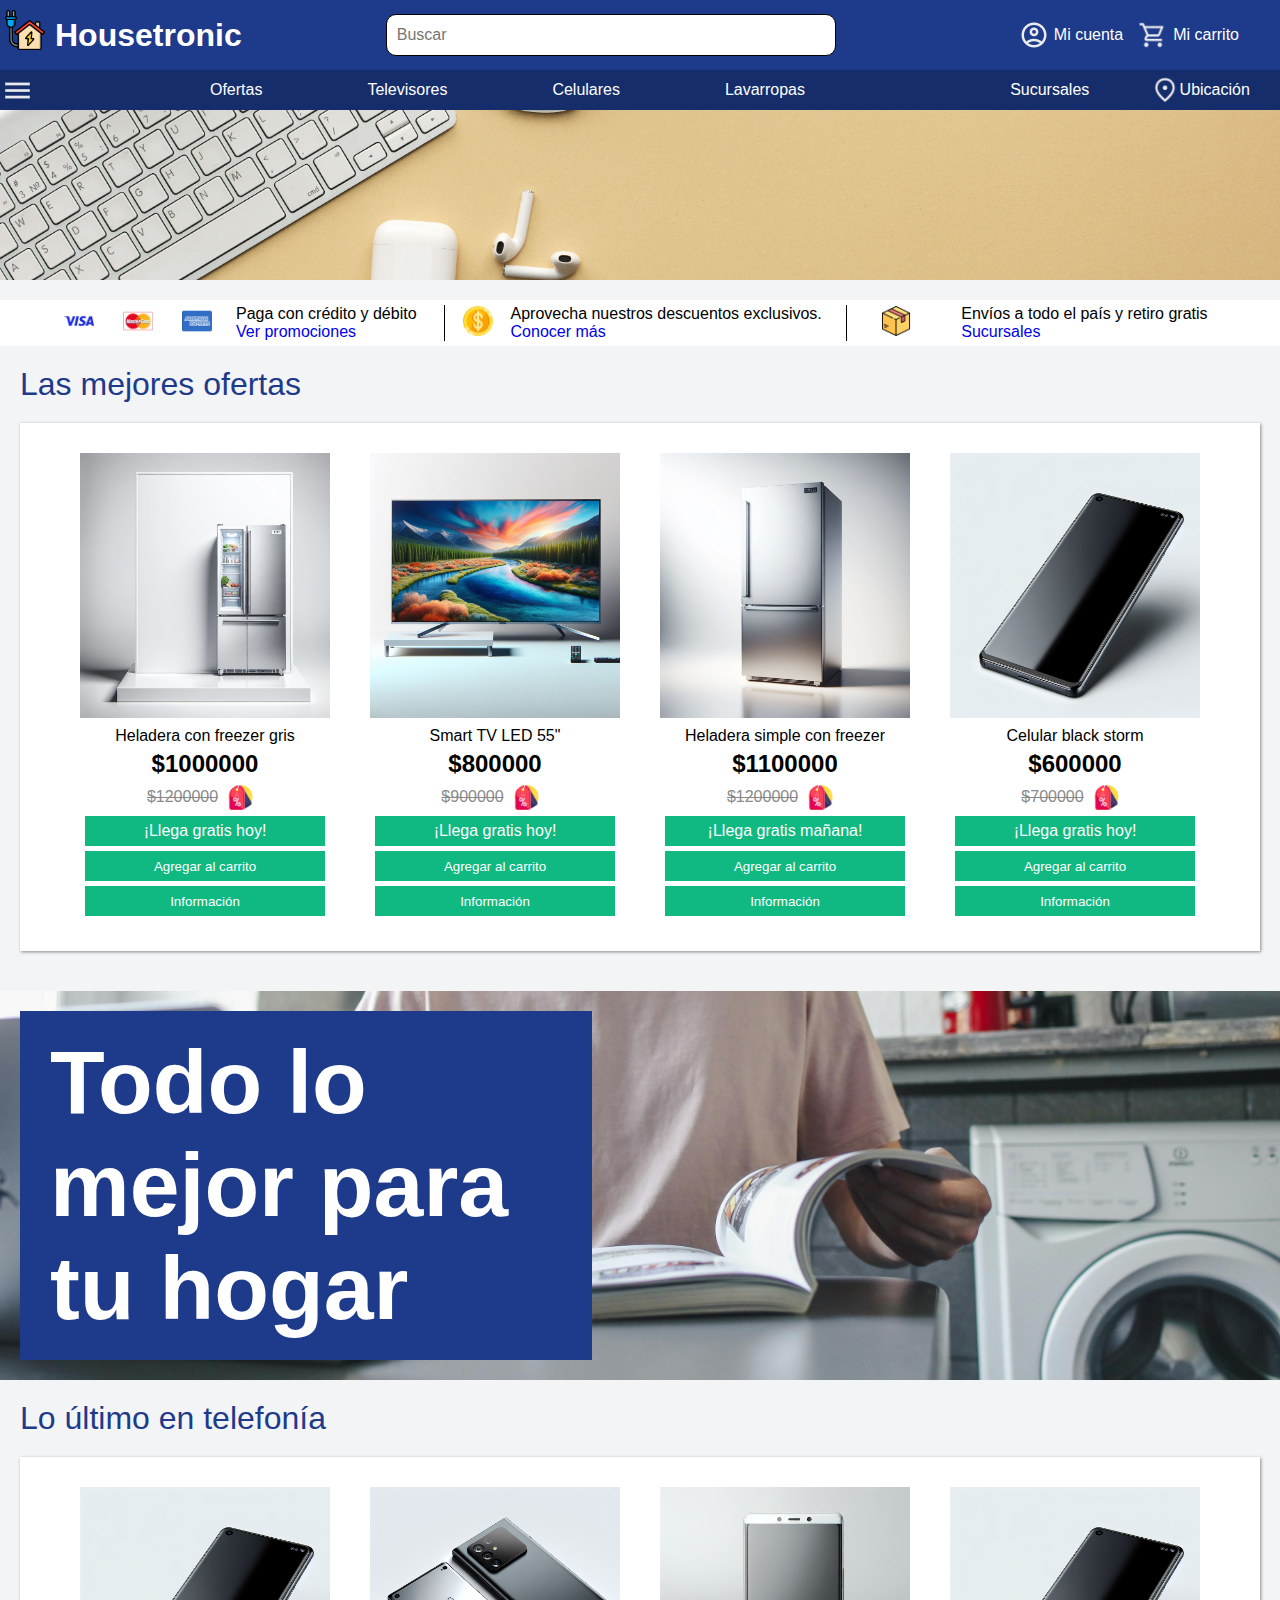
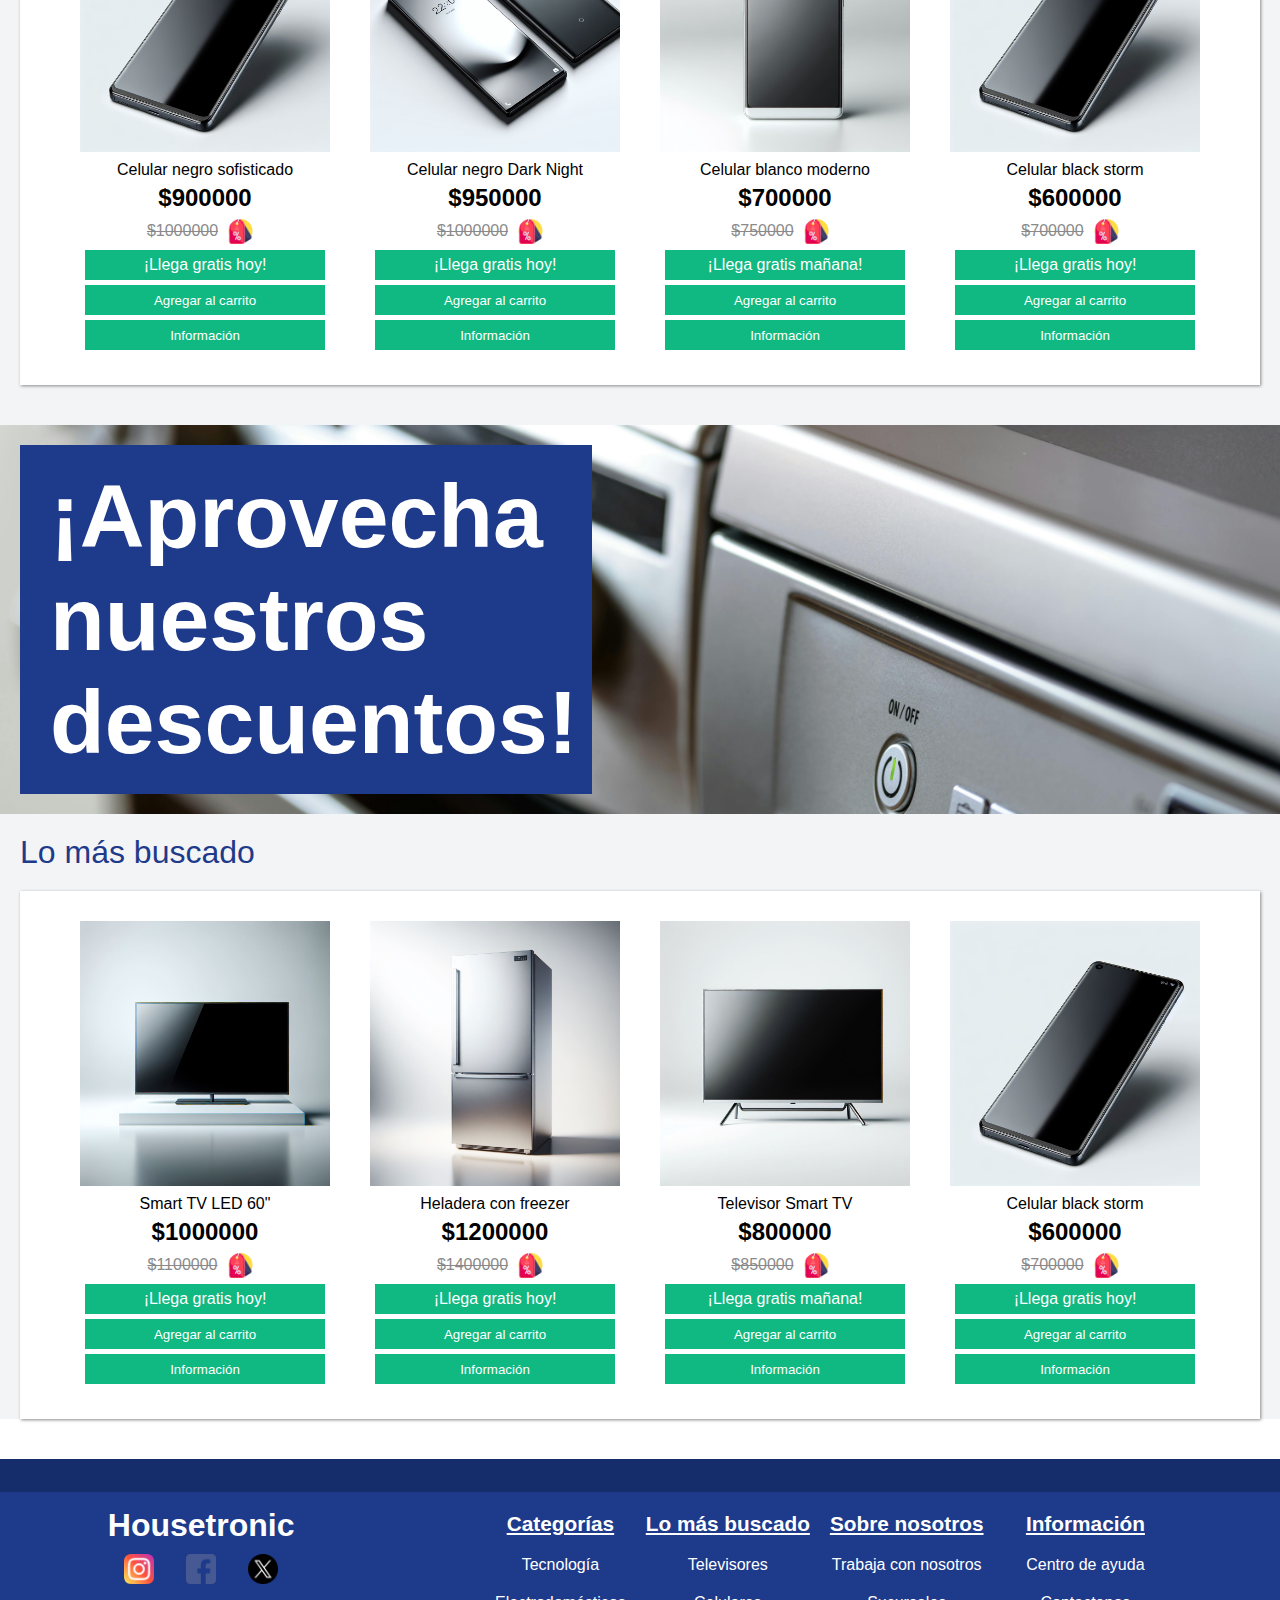
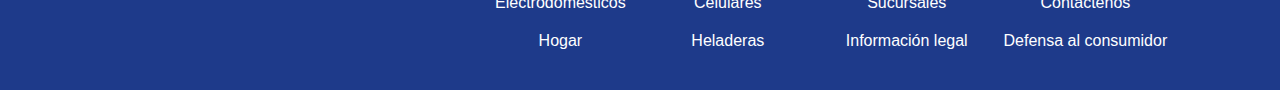
==== commit 3c1a6eb8: "Se agregan funcionalidades a la página" ====
--- a/index.html
+++ b/index.html
@@ -78,7 +78,7 @@
                     <div class="product-container-card">
                         <img src="media/productos/heladeras/heladera.jpg" alt="Heladera con freezer gris">
                         <p name="nombreProducto">Heladera con freezer gris</p>
-                        <p name="precioProducto"><strong>$1000000</strong></p>
+                        <p><strong>$1000000</strong></p>
                         <div class="product-container-inside-container">
                             <p><del>$1200000</del></p>
                             <img src="media/discount.png" alt="Etiqueta con porcentaje">
@@ -88,12 +88,15 @@
                         </div>
                         <div class="delivery-card">
                             <button name="agregarCarrito">Agregar al carrito</button>
+                        </div>
+                        <div class="delivery-card">
+                            <button name="informationButton">Información</button>
                         </div>
                     </div>
                     <div class="product-container-card">
                         <img src="media/productos/televisores/televisor.jpeg" alt="Smart TV LED 55"">
                         <p name="nombreProducto">Smart TV LED 55"</p>
-                        <p name="precioProducto"><strong>$800000</strong></p>
+                        <p><strong>$800000</strong></p>
                         <div class="product-container-inside-container">
                             <p><del>$900000</del></p>
                             <img src="media/discount.png" alt="Etiqueta con porcentaje">
@@ -103,12 +106,15 @@
                         </div>
                         <div class="delivery-card">
                             <button name="agregarCarrito">Agregar al carrito</button>
+                        </div>
+                        <div class="delivery-card">
+                            <button name="informationButton">Información</button>
                         </div>
                     </div>
                     <div class="product-container-card">
                         <img src="media/productos/heladeras/heladera-3.jpg" alt="Heladera simple con freezer metalizada">
                         <p name="nombreProducto">Heladera simple con freezer</p>
-                        <p name="precioProducto"><strong>$1100000</strong></p>
+                        <p><strong>$1100000</strong></p>
                         <div class="product-container-inside-container">
                             <p><del>$1200000</del></p>
                             <img src="media/discount.png" alt="Etiqueta con porcentaje">
@@ -118,12 +124,15 @@
                         </div>
                         <div class="delivery-card">
                             <button name="agregarCarrito">Agregar al carrito</button>
+                        </div>
+                        <div class="delivery-card">
+                            <button name="informationButton">Información</button>
                         </div>
                     </div>
                     <div class="product-container-card">
                         <img src="media/productos/celulares/celular.jpeg" alt="Celular black storm">
                         <p name="nombreProducto">Celular black storm</p>
-                        <p name="precioProducto"><strong>$600000</strong></p>
+                        <p><strong>$600000</strong></p>
                         <div class="product-container-inside-container">
                             <p><del>$700000</del></p>
                             <img src="media/discount.png" alt="Etiqueta con porcentaje">
@@ -133,6 +142,9 @@
                         </div>
                         <div class="delivery-card">
                             <button name="agregarCarrito">Agregar al carrito</button>
+                        </div>
+                        <div class="delivery-card">
+                            <button name="informationButton">Información</button>
                         </div>
                     </div>
                 </div>
@@ -150,7 +162,7 @@
                     <div class="product-container-card">
                         <img src="media/productos/celulares/celular.jpeg" alt="Telefono celular">
                         <p name="nombreProducto">Celular negro sofisticado</p>
-                        <p name="precioProducto"><strong>$900000</strong></p>
+                        <p><strong>$900000</strong></p>
                         <div class="product-container-inside-container">
                             <p><del>$1000000</del></p>
                             <img src="media/discount.png" alt="Etiqueta con porcentaje">
@@ -160,12 +172,15 @@
                         </div>
                         <div class="delivery-card">
                             <button name="agregarCarrito">Agregar al carrito</button>
+                        </div>
+                        <div class="delivery-card">
+                            <button name="informationButton">Información</button>
                         </div>
                     </div>
                     <div class="product-container-card">
                         <img src="media/productos/celulares/celular-2.jpeg" alt="Telefono celular negro">
                         <p name="nombreProducto">Celular negro Dark Night</p>
-                        <p name="precioProducto"><strong>$950000</strong></p>
+                        <p><strong>$950000</strong></p>
                         <div class="product-container-inside-container">
                             <p><del>$1000000</del></p>
                             <img src="media/discount.png" alt="Etiqueta con porcentaje">
@@ -176,11 +191,14 @@
                         <div class="delivery-card">
                             <button name="agregarCarrito">Agregar al carrito</button>
                         </div>
+                        <div class="delivery-card">
+                            <button name="informationButton">Información</button>
+                        </div>
                     </div>
                     <div class="product-container-card">
                         <img src="media/productos/celulares/celular-3.jpeg" alt="Teléfono celular negro">
-                        <p name="nombreProducto">Heladera simple con freezer</p>
-                        <p name="precioProducto"><strong>$700000</strong></p>
+                        <p name="nombreProducto">Celular blanco moderno</p>
+                        <p><strong>$700000</strong></p>
                         <div class="product-container-inside-container">
                             <p><del>$750000</del></p>
                             <img src="media/discount.png" alt="Etiqueta con porcentaje">
@@ -190,12 +208,15 @@
                         </div>
                         <div class="delivery-card">
                             <button name="agregarCarrito">Agregar al carrito</button>
+                        </div>
+                        <div class="delivery-card">
+                            <button name="informationButton">Información</button>
                         </div>
                     </div>
                     <div class="product-container-card">
                         <img src="media/productos/celulares/celular.jpeg" alt="Celular black storm">
                         <p name="nombreProducto">Celular black storm</p>
-                        <p name="precioProducto"><strong>$600000</strong></p>
+                        <p><strong>$600000</strong></p>
                         <div class="product-container-inside-container">
                             <p><del>$700000</del></p>
                             <img src="media/discount.png" alt="Etiqueta con porcentaje">
@@ -205,6 +226,9 @@
                         </div>
                         <div class="delivery-card">
                             <button name="agregarCarrito">Agregar al carrito</button>
+                        </div>
+                        <div class="delivery-card">
+                            <button name="informationButton">Información</button>
                         </div>
                     </div>
                 </div>
@@ -222,7 +246,7 @@
                     <div class="product-container-card">
                         <img src="media/productos/televisores/televisor-3.jpg" alt="Televisor">
                         <p name="nombreProducto">Smart TV LED 60"</p>
-                        <p name="precioProducto"><strong>$1000000</strong></p>
+                        <p><strong>$1000000</strong></p>
                         <div class="product-container-inside-container">
                             <p><del>$1100000</del></p>
                             <img src="media/discount.png" alt="Etiqueta con porcentaje">
@@ -232,12 +256,15 @@
                         </div>
                         <div class="delivery-card">
                             <button name="agregarCarrito">Agregar al carrito</button>
+                        </div>
+                        <div class="delivery-card">
+                            <button name="informationButton">Información</button>
                         </div>
                     </div>
                     <div class="product-container-card">
                         <img src="media/productos/heladeras/heladera-3.jpg" alt="Heladera">
                         <p name="nombreProducto">Heladera con freezer</p>
-                        <p name="precioProducto"><strong>$1200000</strong></p>
+                        <p><strong>$1200000</strong></p>
                         <div class="product-container-inside-container">
                             <p><del>$1400000</del></p>
                             <img src="media/discount.png" alt="Etiqueta con porcentaje">
@@ -247,12 +274,15 @@
                         </div>
                         <div class="delivery-card">
                             <button name="agregarCarrito">Agregar al carrito</button>
+                        </div>
+                        <div class="delivery-card">
+                            <button name="informationButton">Información</button>
                         </div>
                     </div>
                     <div class="product-container-card">
                         <img src="media/productos/televisores/televisor-2.jpg" alt="Televisor">
                         <p name="nombreProducto">Televisor Smart TV</p>
-                        <p name="precioProducto"><strong>$800000</strong></p>
+                        <p><strong>$800000</strong></p>
                         <div class="product-container-inside-container">
                             <p><del>$850000</del></p>
                             <img src="media/discount.png" alt="Etiqueta con porcentaje">
@@ -262,12 +292,15 @@
                         </div>
                         <div class="delivery-card">
                             <button name="agregarCarrito">Agregar al carrito</button>
+                        </div>
+                        <div class="delivery-card">
+                            <button name="informationButton">Información</button>
                         </div>
                     </div>
                     <div class="product-container-card">
                         <img src="media/productos/celulares/celular.jpeg" alt="Celular black storm">
                         <p name="nombreProducto">Celular black storm</p>
-                        <p name="precioProducto"><strong>$600000</strong></p>
+                        <p><strong>$600000</strong></p>
                         <div class="product-container-inside-container">
                             <p><del>$700000</del></p>
                             <img src="media/discount.png" alt="Etiqueta con porcentaje">
@@ -277,6 +310,9 @@
                         </div>
                         <div class="delivery-card">
                             <button name="agregarCarrito">Agregar al carrito</button>
+                        </div>
+                        <div class="delivery-card">
+                            <button name="informationButton">Información</button>
                         </div>
                     </div>
                 </div>
--- a/styles/styles.css
+++ b/styles/styles.css
@@ -669,6 +669,11 @@
         display: none;
     }
 
+    .hidden-menu{
+        top: 75px;
+        background-color: rgba(30, 58, 138, 100%);
+    }
+
     .subtitle{
         font-size: 1.5em;
     }
@@ -749,5 +754,8 @@
         grid-template-columns: 100%;
         grid-template-rows: 300px 300px 300px 300px;
     }
-    
+
+    .tabla-compra{
+        width: 250px;
+    }
 }